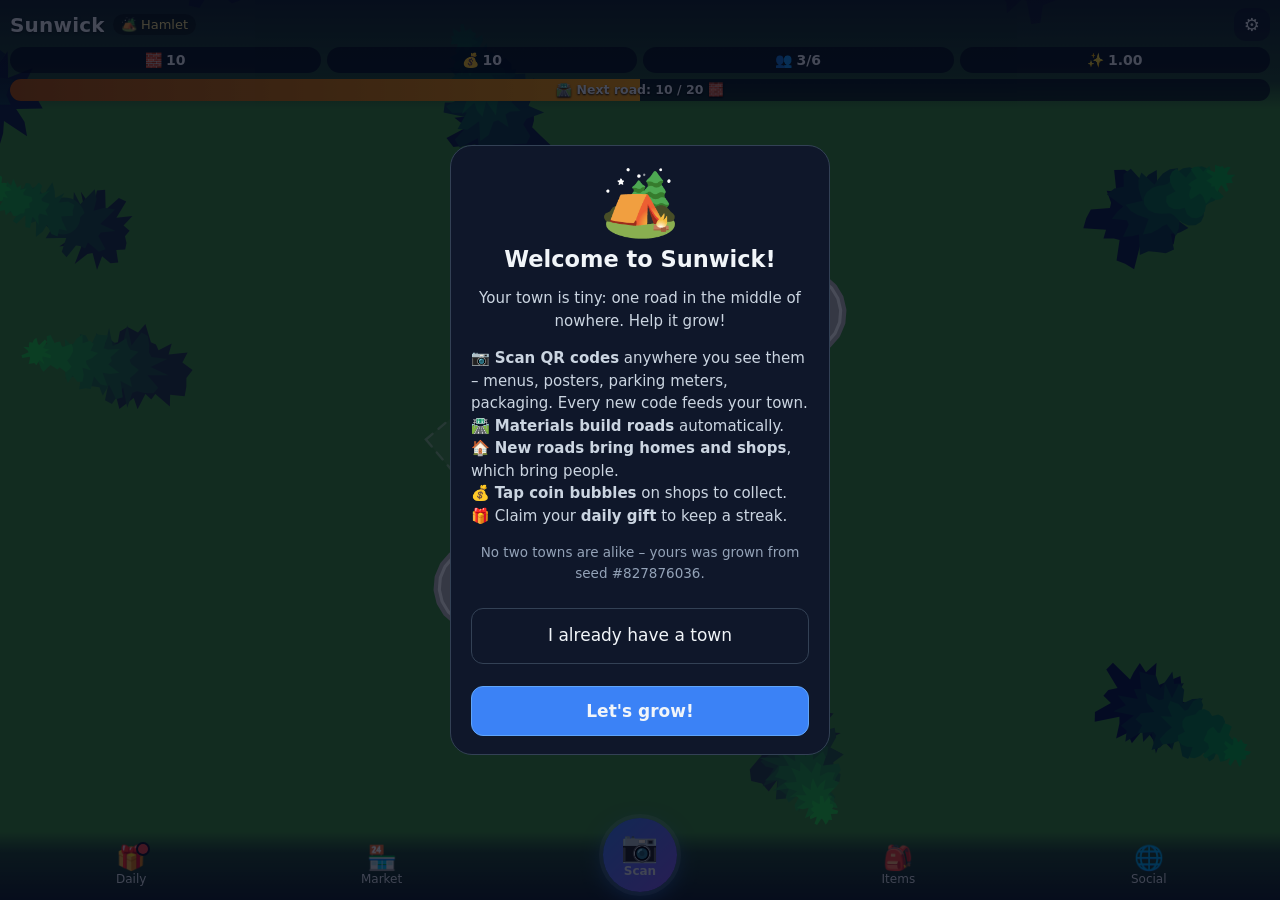
==== index.html @ d3aa7105 "Factories, 3D special buildings, replace/return specials; K/M/B numbers; 1-hour offline cap (v0.8.0)" ====
<!DOCTYPE html>
<html lang="en">
<head>
  <meta charset="UTF-8" />
  <meta name="viewport" content="width=device-width, initial-scale=1, viewport-fit=cover, user-scalable=no" />
  <meta name="theme-color" content="#0f172a" />
  <meta name="apple-mobile-web-app-capable" content="yes" />
  <meta name="apple-mobile-web-app-status-bar-style" content="black-translucent" />
  <title>Virtual World</title>
  <link rel="manifest" href="manifest.webmanifest" />
  <link rel="icon" href="icons/icon.svg" type="image/svg+xml" />
  <link rel="apple-touch-icon" href="icons/icon-192.png" />
  <link rel="stylesheet" href="css/game.css" />
</head>
<body>
  <canvas id="cityCanvas"></canvas>

  <header id="topbar">
    <div class="title-row">
      <button id="cityName" class="city-name" title="Rename"></button>
      <button id="tierBadge" class="tier" aria-label="Milestones"></button>
      <button id="settingsBtn" class="icon-btn" aria-label="Settings">⚙️</button>
    </div>
    <div class="chips">
      <div class="chip" title="Materials – build roads"><span>🧱</span><b id="matVal">0</b></div>
      <div class="chip" title="Coins"><span>💰</span><b id="coinVal">0</b></div>
      <div class="chip" title="Population / housing"><span>👥</span><b id="popVal">0</b></div>
      <div class="chip tappable" id="appealChip" role="button" title="Appeal – speeds up growth"><span>✨</span><b id="appealVal">1.0</b></div>
    </div>
    <div id="roadBar" class="road-bar"><div class="fill"></div><span class="label"></span></div>
  </header>

  <button id="collectorChip" hidden>🚚 <b></b></button>
  <button id="compassBtn" class="icon-btn" aria-label="Point north" hidden>🧭</button>

  <div id="visitBanner" hidden>
    <span>👀 Visiting <b id="visitName"></b></span>
    <button id="visitBack">Back home</button>
  </div>

  <div id="placeBanner" hidden>
    <span id="placeText"></span>
    <button id="placeCancel">Cancel</button>
  </div>

  <div id="dpad" hidden>
    <button data-ctl="left">◀</button>
    <button data-ctl="forward">▲</button>
    <button data-ctl="reverse">▼</button>
    <button data-ctl="right">▶</button>
    <button id="driveExit" class="exit">✕</button>
  </div>

  <nav id="bottombar">
    <button id="dailyBtn"><span class="ico">🎁</span><span>Daily</span><i class="dot" hidden></i></button>
    <button id="marketBtn"><span class="ico">🏪</span><span>Market</span></button>
    <button id="scanBtn" class="scan"><span class="ico">📷</span><span>Scan</span></button>
    <button id="itemsBtn"><span class="ico">🎒</span><span>Items</span><i class="dot" hidden></i></button>
    <button id="socialBtn"><span class="ico">🌐</span><span>Social</span></button>
  </nav>

  <div id="toast"></div>

  <!-- bottom sheet for menus -->
  <div id="sheetBackdrop" hidden></div>
  <section id="sheet" hidden>
    <div class="grab"></div>
    <div class="sheet-head">
      <h2 id="sheetTitle"></h2>
      <button id="sheetClose" class="icon-btn" aria-label="Close">✕</button>
    </div>
    <div id="sheetBody"></div>
  </section>

  <!-- big centered popup for rewards / milestones -->
  <div id="modalBackdrop" hidden>
    <div id="modal">
      <div id="modalIcon"></div>
      <h2 id="modalTitle"></h2>
      <div id="modalBody"></div>
      <button id="modalOk" class="primary big">Nice!</button>
    </div>
  </div>

  <!-- camera scanner -->
  <div id="scanOverlay" hidden>
    <video id="scanVideo" playsinline muted></video>
    <div class="scan-frame"></div>
    <div class="scan-ui">
      <p id="scanStatus">Point your camera at any QR code</p>
      <div class="scan-actions">
        <label class="btn">📸 Take a photo instead
          <input id="photoInput" type="file" accept="image/*" capture="environment" hidden />
        </label>
        <button id="scanCancel">Cancel</button>
      </div>
    </div>
  </div>

  <script src="vendor/jsQR.js"></script>
  <script src="js/math/utils.js"></script>
  <script src="js/math/graph.js"></script>
  <script src="js/primitives/point.js"></script>
  <script src="js/primitives/segment.js"></script>
  <script src="js/primitives/polygon.js"></script>
  <script src="js/primitives/envelope.js"></script>
  <script src="js/items/tree.js"></script>
  <script src="js/items/building.js"></script>
  <script src="js/car/controls.js"></script>
  <script src="js/car/network.js"></script>
  <script src="js/car/sensor.js"></script>
  <script src="js/car/car.js"></script>
  <script src="js/car/trafficCar.js"></script>
  <script src="js/viewport.js"></script>
  <script src="js/game/layout.js"></script>
  <script src="js/game/city.js"></script>
  <script src="js/game/rewards.js"></script>
  <script src="js/game/render.js"></script>
  <script src="js/game/models.js"></script>
  <script src="js/game/traffic.js"></script>
  <script src="js/game/touch.js"></script>
  <script src="js/game/scanner.js"></script>
  <script src="vendor/supabase.js"></script>
  <script src="js/game/config.js"></script>
  <script src="js/game/online.js"></script>
  <script src="js/game/changelog.js"></script>
  <script src="js/game/game.js"></script>
</body>
</html>
---- css/game.css ----
:root {
  --bg: #0f172a;
  --panel: rgba(15, 23, 42, 0.92);
  --surface: #1e293b;
  --surface-2: #334155;
  --text: #f1f5f9;
  --muted: #94a3b8;
  --accent: #3b82f6;
  --gold: #f59e0b;
  --green: #22c55e;
  --safe-top: env(safe-area-inset-top, 0px);
  --safe-bottom: env(safe-area-inset-bottom, 0px);
  /* iOS Home Screen apps can lay the page out shorter than the screen, leaving a
     strip at the bottom that nothing can draw into. game.js measures it; it then
     covers the home indicator, so the bars don't need to make room for it. */
  --gap: 0px;
  --safe-bottom-in: max(0px, var(--safe-bottom) - var(--gap));
}

* { box-sizing: border-box; -webkit-tap-highlight-color: transparent; }
[hidden] { display: none !important; }

html, body {
  margin: 0;
  height: 100%;
  overflow: hidden;
  overscroll-behavior: none;
  background: #3f8f3a;
  color: var(--text);
  font-family: system-ui, -apple-system, "Segoe UI", Roboto, sans-serif;
  font-size: 15px;
  -webkit-user-select: none;
  user-select: none;
}

#cityCanvas { position: fixed; inset: 0; width: 100%; height: 100%; display: block; }
/* Paint the unreachable strip to match the bottom bar. */
html.ios-gap { background: #0f172a; }

button {
  font: inherit;
  color: var(--text);
  background: var(--surface);
  border: 1px solid var(--surface-2);
  border-radius: 12px;
  padding: 10px 14px;
  cursor: pointer;
}
button:active { transform: scale(0.97); }
button:disabled { opacity: 0.45; }
button.primary { background: var(--accent); border-color: #60a5fa; font-weight: 600; }
button.gold { background: var(--gold); border-color: #fbbf24; color: #1c1917; font-weight: 700; }
button.big { width: 100%; padding: 14px; font-size: 17px; }
.icon-btn { background: rgba(15, 23, 42, 0.6); border: none; padding: 6px 10px; font-size: 18px; }

/* ---------- top bar ---------- */
#topbar {
  position: fixed;
  top: 0; left: 0; right: 0;
  padding: calc(var(--safe-top) + 8px) 10px 8px;
  background: linear-gradient(to bottom, rgba(15, 23, 42, 0.88), rgba(15, 23, 42, 0.55) 75%, transparent);
  z-index: 5;
  pointer-events: none;
}
#topbar > * { pointer-events: auto; }
.title-row { display: flex; align-items: center; gap: 8px; }
.city-name {
  background: none; border: none; padding: 2px 0;
  font-size: 20px; font-weight: 800; letter-spacing: 0.01em;
  text-shadow: 0 1px 3px rgba(0, 0, 0, 0.6);
  max-width: 55vw; overflow: hidden; text-overflow: ellipsis; white-space: nowrap;
}
.tier { font-size: 13px; color: #fde68a; background: rgba(0, 0, 0, 0.35); padding: 3px 8px; border: none; border-radius: 99px; white-space: nowrap; }
.chip.tappable { cursor: pointer; }
.title-row .icon-btn { margin-left: auto; }
.chips { display: flex; gap: 6px; margin-top: 6px; }
.chip {
  flex: 1;
  display: flex; align-items: center; justify-content: center; gap: 4px;
  background: rgba(2, 6, 23, 0.65);
  border-radius: 99px;
  padding: 5px 6px;
  font-variant-numeric: tabular-nums;
  font-size: 14px;
  white-space: nowrap;
  transition: transform 0.15s;
}
.chip.bump { transform: scale(1.15); }
.road-bar {
  position: relative;
  margin-top: 6px;
  height: 22px;
  border-radius: 99px;
  background: rgba(2, 6, 23, 0.65);
  overflow: hidden;
}
.road-bar .fill { position: absolute; inset: 0 auto 0 0; width: 0; background: linear-gradient(90deg, #b45309, #f59e0b); transition: width 0.3s; }
.road-bar.building .fill { background: repeating-linear-gradient(45deg, #f59e0b 0 10px, #1f2937 10px 20px); }
.road-bar .label { position: relative; display: block; text-align: center; font-size: 12.5px; line-height: 22px; font-weight: 600; text-shadow: 0 1px 2px #000; }

#collectorChip {
  position: fixed; left: 10px; top: calc(var(--safe-top) + 112px); z-index: 5;
  padding: 6px 12px; border: 2px solid #facc15; border-radius: 99px;
  background: rgba(20, 83, 45, 0.92); font-size: 15px;
}
#compassBtn { position: fixed; right: 10px; top: calc(var(--safe-top) + 112px); z-index: 5; }

/* ---------- banners ---------- */
#visitBanner, #placeBanner {
  position: fixed;
  top: calc(var(--safe-top) + 112px);
  left: 50%;
  transform: translateX(-50%);
  display: flex; align-items: center; gap: 10px;
  background: var(--panel);
  border: 1px solid var(--surface-2);
  padding: 8px 8px 8px 14px;
  border-radius: 99px;
  z-index: 6;
  white-space: nowrap;
  max-width: 94vw;
}
#visitBanner button, #placeBanner button { padding: 6px 12px; border-radius: 99px; }
#placeBanner { border-color: #facc15; }

/* ---------- bottom bar ---------- */
#bottombar {
  position: fixed;
  left: 0; right: 0; bottom: 0;
  display: flex; align-items: flex-end; justify-content: space-around;
  padding: 8px 6px calc(var(--safe-bottom-in) + 8px);
  background: linear-gradient(to top, rgba(15, 23, 42, 0.92), rgba(15, 23, 42, 0.6) 70%, transparent);
  z-index: 5;
}
#bottombar button {
  position: relative;
  display: flex; flex-direction: column; align-items: center; gap: 2px;
  background: none; border: none;
  padding: 6px 8px;
  font-size: 12px;
  color: #e2e8f0;
  min-width: 58px;
}
#bottombar .ico { font-size: 24px; line-height: 1; }
#bottombar .scan {
  background: linear-gradient(135deg, #3b82f6, #8b5cf6);
  border-radius: 50%;
  width: 74px; height: 74px;
  justify-content: center;
  margin-top: -26px;
  box-shadow: 0 6px 20px rgba(59, 130, 246, 0.55), 0 0 0 4px rgba(255, 255, 255, 0.15);
  font-weight: 700;
  animation: pulse 2.4s infinite;
}
#bottombar .scan .ico { font-size: 30px; }
@keyframes pulse {
  0%, 100% { box-shadow: 0 6px 20px rgba(59, 130, 246, 0.55), 0 0 0 4px rgba(255, 255, 255, 0.15); }
  50% { box-shadow: 0 6px 26px rgba(139, 92, 246, 0.8), 0 0 0 8px rgba(255, 255, 255, 0.08); }
}
.dot { position: absolute; top: 4px; right: 12px; width: 10px; height: 10px; border-radius: 50%; background: #ef4444; box-shadow: 0 0 0 2px var(--bg); }

/* ---------- toast ---------- */
#toast {
  position: fixed;
  left: 50%;
  bottom: calc(var(--safe-bottom-in) + 110px);
  transform: translate(-50%, 20px);
  background: var(--panel);
  border: 1px solid var(--surface-2);
  padding: 10px 16px;
  border-radius: 14px;
  font-weight: 600;
  opacity: 0;
  pointer-events: none;
  transition: opacity 0.2s, transform 0.2s;
  z-index: 20;
  max-width: 90vw;
  text-align: center;
}
#toast.show { opacity: 1; transform: translate(-50%, 0); }

/* ---------- sheet ---------- */
#sheetBackdrop { position: fixed; inset: 0; background: rgba(0, 0, 0, 0.4); z-index: 10; }
#sheet {
  position: fixed;
  left: 0; right: 0; bottom: 0;
  max-height: 78dvh;
  overflow-y: auto;
  background: var(--bg);
  border-radius: 20px 20px 0 0;
  border-top: 1px solid var(--surface-2);
  padding: 6px 16px calc(var(--safe-bottom-in) + 18px);
  z-index: 11;
  animation: slideUp 0.2s ease-out;
  -webkit-user-select: text;
  user-select: text;
}
@media (min-width: 640px) { #sheet { left: 50%; right: auto; width: 520px; transform: translateX(-50%); } }
@keyframes slideUp { from { translate: 0 40px; opacity: 0; } }
.grab { width: 40px; height: 5px; border-radius: 3px; background: var(--surface-2); margin: 4px auto 8px; }
.sheet-head { display: flex; align-items: center; justify-content: space-between; }
.sheet-head h2 { margin: 6px 0; font-size: 20px; }
#sheetBody p { color: #cbd5e1; line-height: 1.5; }
.muted { color: var(--muted); font-size: 13.5px; }

.card { background: var(--surface); border: 1px solid var(--surface-2); border-radius: 14px; padding: 12px 14px; margin: 10px 0; }
.card h3 { margin: 0 0 6px; font-size: 16px; }
.row { display: flex; align-items: center; gap: 10px; }
.row .grow { flex: 1; }
.list { display: flex; flex-direction: column; gap: 8px; margin: 10px 0; }
.item-row { display: flex; align-items: center; gap: 12px; background: var(--surface); border-radius: 12px; padding: 10px 12px; }
.item-row .emoji { font-size: 30px; }
.item-row .grow { flex: 1; }
.item-row small { display: block; color: var(--muted); }
.item-row.current { box-shadow: inset 0 0 0 2px var(--gold); }
.notes { text-align: left; margin: 0 0 14px; padding-left: 22px; line-height: 1.5; }
.rarity { font-size: 11px; font-weight: 700; text-transform: uppercase; letter-spacing: 0.05em; }
.special-hero { display: flex; align-items: center; gap: 14px; padding: 14px; border-radius: 16px; margin: 4px 0 10px;
  background: linear-gradient(135deg, color-mix(in srgb, var(--rarity) 28%, var(--surface)), var(--surface));
  border: 1px solid color-mix(in srgb, var(--rarity) 55%, transparent); box-shadow: 0 0 24px color-mix(in srgb, var(--rarity) 25%, transparent); }
.special-hero p { margin: 6px 0 0; }
.special-icon { font-size: 54px; line-height: 1; filter: drop-shadow(0 4px 10px color-mix(in srgb, var(--rarity) 60%, transparent)); }
.rarity-pill { display: inline-block; padding: 2px 10px; border-radius: 999px; background: var(--rarity); color: #0f172a;
  font-size: 11px; font-weight: 800; text-transform: uppercase; letter-spacing: 0.08em; }
.stat-grid { display: grid; grid-template-columns: 1fr 1fr; gap: 8px; margin: 10px 0; }
.stat { background: var(--surface); border-radius: 12px; padding: 10px; text-align: center; }
.stat b { display: block; font-size: 20px; }
.stat span { color: var(--muted); font-size: 12px; }
input[type="text"], input[type="email"], textarea {
  width: 100%;
  font: inherit;
  color: var(--text);
  background: #020617;
  border: 1px solid var(--surface-2);
  border-radius: 10px;
  padding: 10px 12px;
  -webkit-user-select: text;
  user-select: text;
}
textarea { font-family: ui-monospace, monospace; font-size: 12px; min-height: 80px; }
.btn-col { display: flex; flex-direction: column; gap: 8px; margin: 10px 0; }
.tabs { display: flex; gap: 6px; background: var(--surface); border-radius: 12px; padding: 4px; margin: 10px 0; }
.tabs button { flex: 1; background: transparent; border: 0; }
.tabs button.on { background: var(--surface-2); }
.town-row .rank { min-width: 36px; text-align: center; font-weight: 700; color: var(--muted); }
.town-row.me { outline: 2px solid #facc15; }
button.small { padding: 6px 10px; min-height: 0; }
button.ghost { background: transparent; }
#modalExtra { margin-top: 12px; }
#modalBody + #modalOk { margin-top: 8px; }
.version { text-align: center; color: var(--muted); font-size: 12px; margin-top: 16px; padding: 8px; }
.extras { border-color: #a855f7; }

/* ---------- modal ---------- */
#modalBackdrop {
  position: fixed; inset: 0;
  background: rgba(2, 6, 23, 0.72);
  display: flex; align-items: center; justify-content: center;
  z-index: 30;
  padding: 20px;
}
#modal {
  width: min(380px, 100%);
  background: var(--bg);
  border: 1px solid var(--surface-2);
  border-radius: 22px;
  padding: 22px 20px 18px;
  text-align: center;
  animation: pop 0.35s cubic-bezier(0.2, 1.4, 0.4, 1);
}
@keyframes pop { from { transform: scale(0.6); opacity: 0; } }
#modalIcon { font-size: 64px; line-height: 1.1; animation: wobble 1.2s ease-in-out infinite; }
@keyframes wobble { 50% { transform: rotate(-8deg) scale(1.08); } }
#modal h2 { margin: 8px 0 4px; }
#modalBody { color: #cbd5e1; margin-bottom: 14px; line-height: 1.5; }
.gains { display: flex; justify-content: center; gap: 10px; flex-wrap: wrap; margin: 12px 0; }
.gain { background: var(--surface); border-radius: 12px; padding: 8px 12px; font-weight: 700; font-size: 17px; }
.item-drop { margin: 10px 0; padding: 12px; border-radius: 14px; border: 2px solid; background: rgba(255, 255, 255, 0.04); }
.item-drop .emoji { font-size: 42px; }

/* ---------- scanner ---------- */
#scanOverlay { position: fixed; inset: 0; background: #000; z-index: 40; }
#scanVideo { position: absolute; inset: 0; width: 100%; height: 100%; object-fit: cover; }
.scan-frame {
  position: absolute;
  left: 50%; top: 42%;
  width: min(70vw, 300px); aspect-ratio: 1;
  transform: translate(-50%, -50%);
  border-radius: 24px;
  box-shadow: 0 0 0 9999px rgba(0, 0, 0, 0.45);
  border: 3px solid rgba(255, 255, 255, 0.9);
}
.scan-frame::after {
  content: "";
  position: absolute; left: 8%; right: 8%; height: 3px; top: 10%;
  background: #60a5fa;
  box-shadow: 0 0 12px #60a5fa;
  animation: sweep 1.8s ease-in-out infinite alternate;
}
@keyframes sweep { to { top: 88%; } }
.scan-ui {
  position: absolute; left: 0; right: 0; bottom: 0;
  padding: 20px 16px calc(var(--safe-bottom-in) + 24px);
  text-align: center;
  background: linear-gradient(to top, rgba(0, 0, 0, 0.85), transparent);
}
#scanStatus { font-weight: 600; margin: 0 0 14px; }
.scan-actions { display: flex; gap: 10px; justify-content: center; flex-wrap: wrap; }
.btn { display: inline-block; background: var(--surface); border: 1px solid var(--surface-2); border-radius: 12px; padding: 10px 14px; cursor: pointer; }

/* ---------- drive d-pad (hidden extra) ---------- */
#dpad {
  position: fixed;
  bottom: calc(var(--safe-bottom-in) + 100px);
  left: 0; right: 0;
  display: grid;
  grid-template-columns: 70px 70px 1fr 70px 70px;
  grid-template-areas: "l r . f exit" "l r . b exit";
  gap: 8px;
  padding: 0 16px;
  z-index: 7;
}
#dpad[hidden] { display: none; }
#dpad button { height: 64px; font-size: 24px; background: rgba(15, 23, 42, 0.75); border-radius: 16px; touch-action: none; }
#dpad [data-ctl="left"] { grid-area: l; grid-row: span 2; height: auto; }
#dpad [data-ctl="right"] { grid-area: r; grid-row: span 2; height: auto; }
#dpad [data-ctl="forward"] { grid-area: f; }
#dpad [data-ctl="reverse"] { grid-area: b; }
#dpad .exit { grid-area: exit; grid-row: span 2; height: auto; font-size: 18px; }
body.driving #bottombar { display: none; }
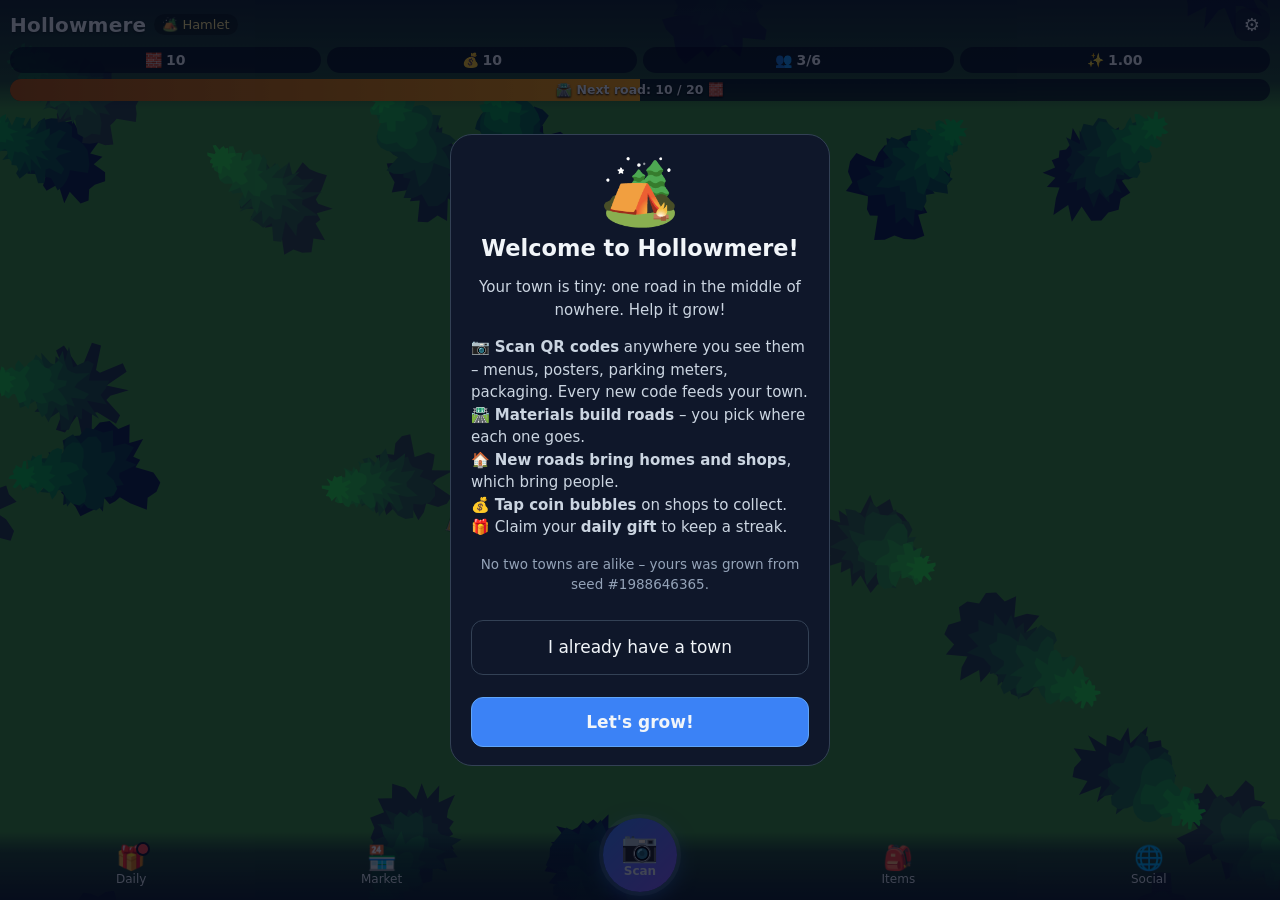
==== commit 9e9a658a: "Choose your next road from 2 options, 3 from City (v0.9.0) When a road is affordable the town offers" ====
--- a/index.html
+++ b/index.html
@@ -41,6 +41,13 @@
   <div id="placeBanner" hidden>
     <span id="placeText"></span>
     <button id="placeCancel">Cancel</button>
+  </div>
+
+  <div id="roadBanner" hidden>
+    <div class="road-head"><b>🛣️ Choose your next road</b><button id="roadCancel" aria-label="Close">✕</button></div>
+    <div id="roadOptions"></div>
+    <button id="roadBuild" class="gold big"></button>
+    <small id="roadHint" class="muted"></small>
   </div>
 
   <div id="dpad" hidden>
--- a/css/game.css
+++ b/css/game.css
@@ -122,6 +122,34 @@
 }
 #visitBanner button, #placeBanner button { padding: 6px 12px; border-radius: 99px; }
 #placeBanner { border-color: #facc15; }
+#roadBanner {
+  position: fixed;
+  top: calc(var(--safe-top) + 112px);
+  left: 50%;
+  transform: translateX(-50%);
+  width: min(360px, calc(100vw - 32px));
+  display: flex; flex-direction: column; gap: 8px;
+  background: var(--panel);
+  border: 2px solid #facc15;
+  border-radius: 18px;
+  padding: 10px 12px;
+  z-index: 6;
+}
+#roadBanner .road-head { display: flex; align-items: center; justify-content: space-between; }
+#roadBanner .road-head button { padding: 4px 10px; border-radius: 99px; }
+#roadOptions { display: flex; gap: 8px; }
+.road-opt {
+  flex: 1; display: flex; flex-direction: column; align-items: center; gap: 2px;
+  padding: 4px; border-radius: 12px; border: 2px solid var(--surface-2);
+}
+.road-opt b { font-size: 18px; line-height: 1.1; color: #facc15; }
+.road-opt span { font-size: 12.5px; }
+.road-opt.on { border-color: #facc15; background: rgba(250, 204, 21, 0.18); }
+#roadBanner .big { margin: 0; padding: 10px; font-size: 16px; }
+#roadHint { text-align: center; font-size: 12px; margin-top: -2px; }
+.road-bar.choose { cursor: pointer; }
+.road-bar.choose .fill { background: linear-gradient(90deg, #ca8a04, #facc15, #ca8a04); background-size: 200% 100%; animation: roadPulse 1.6s linear infinite; }
+@keyframes roadPulse { from { background-position: 0 0; } to { background-position: -200% 0; } }
 
 /* ---------- bottom bar ---------- */
 #bottombar {
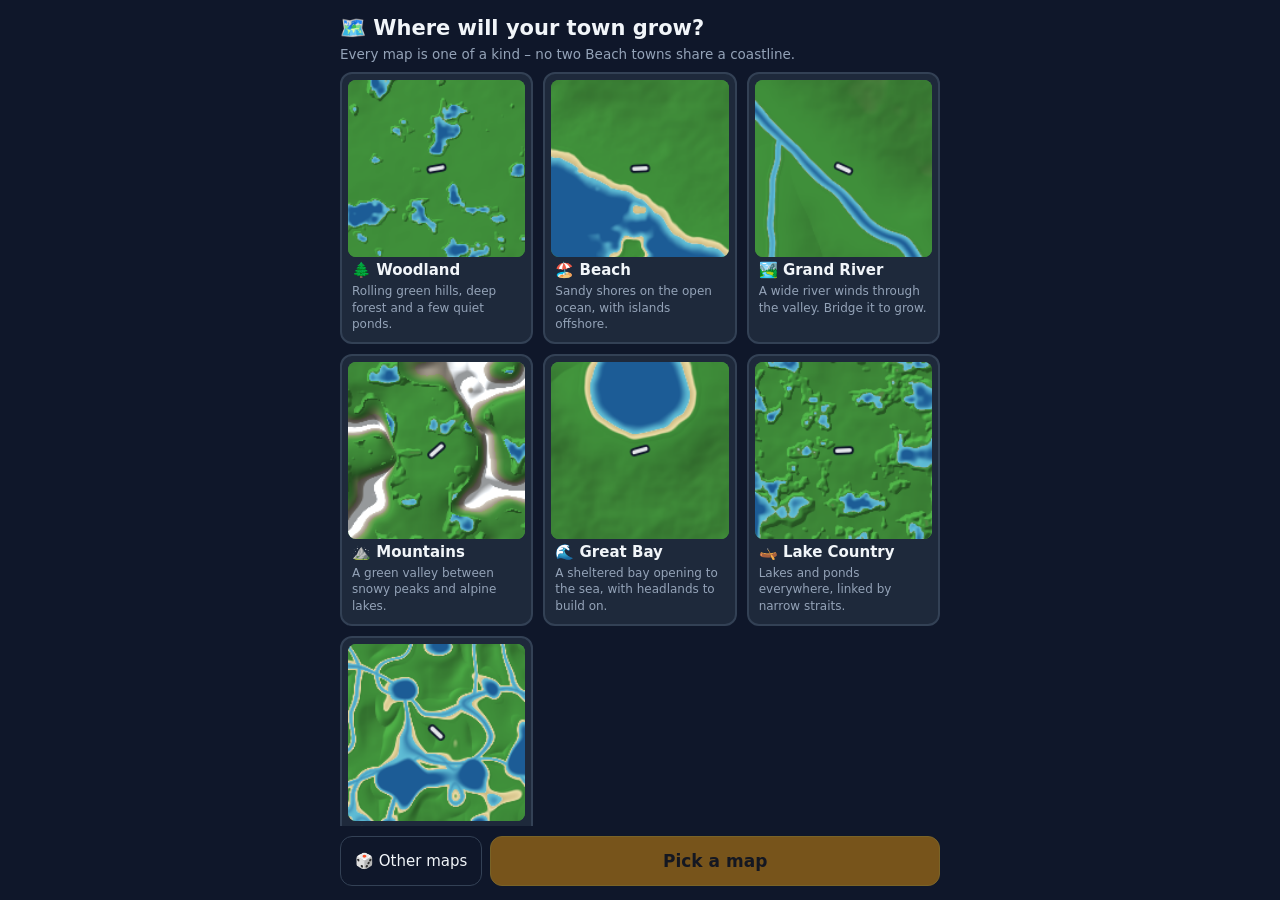
==== commit 6c955cf6: "Pick your map when starting a town: beaches, rivers, mountains and more (v0.10.0) New towns choose f" ====
--- a/index.html
+++ b/index.html
@@ -89,6 +89,20 @@
     </div>
   </div>
 
+  <!-- choosing the land for a new town -->
+  <div id="mapPicker" hidden>
+    <div class="map-head">
+      <h2>🗺️ Where will your town grow?</h2>
+      <button id="mapCancel" class="icon-btn" aria-label="Cancel">✕</button>
+    </div>
+    <p class="muted">Every map is one of a kind – no two Beach towns share a coastline.</p>
+    <div id="mapCards"></div>
+    <div class="map-actions">
+      <button id="mapDeal" class="ghost">🎲 Other maps</button>
+      <button id="mapStart" class="gold big" disabled>Pick a map</button>
+    </div>
+  </div>
+
   <!-- camera scanner -->
   <div id="scanOverlay" hidden>
     <video id="scanVideo" playsinline muted></video>
@@ -119,6 +133,7 @@
   <script src="js/car/car.js"></script>
   <script src="js/car/trafficCar.js"></script>
   <script src="js/viewport.js"></script>
+  <script src="js/game/terrain.js"></script>
   <script src="js/game/layout.js"></script>
   <script src="js/game/city.js"></script>
   <script src="js/game/rewards.js"></script>
--- a/css/game.css
+++ b/css/game.css
@@ -294,13 +294,17 @@
   border-radius: 22px;
   padding: 22px 20px 18px;
   text-align: center;
+  /* Long content (e.g. What's new) scrolls inside the body; title and button stay put. */
+  max-height: calc(100dvh - var(--safe-top) - var(--safe-bottom-in) - 40px);
+  display: flex; flex-direction: column;
   animation: pop 0.35s cubic-bezier(0.2, 1.4, 0.4, 1);
 }
 @keyframes pop { from { transform: scale(0.6); opacity: 0; } }
 #modalIcon { font-size: 64px; line-height: 1.1; animation: wobble 1.2s ease-in-out infinite; }
 @keyframes wobble { 50% { transform: rotate(-8deg) scale(1.08); } }
 #modal h2 { margin: 8px 0 4px; }
-#modalBody { color: #cbd5e1; margin-bottom: 14px; line-height: 1.5; }
+#modalBody { color: #cbd5e1; margin-bottom: 14px; line-height: 1.5; overflow-y: auto; overscroll-behavior: contain; -webkit-overflow-scrolling: touch; min-height: 0; }
+#modalIcon, #modal h2, #modalOk { flex-shrink: 0; }
 .gains { display: flex; justify-content: center; gap: 10px; flex-wrap: wrap; margin: 12px 0; }
 .gain { background: var(--surface); border-radius: 12px; padding: 8px 12px; font-weight: 700; font-size: 17px; }
 .item-drop { margin: 10px 0; padding: 12px; border-radius: 14px; border: 2px solid; background: rgba(255, 255, 255, 0.04); }
@@ -308,6 +312,31 @@
 
 /* ---------- scanner ---------- */
 #scanOverlay { position: fixed; inset: 0; background: #000; z-index: 40; }
+
+/* ---------- map picker ---------- */
+#mapPicker {
+  position: fixed; inset: 0; z-index: 25;
+  display: flex; flex-direction: column;
+  background: var(--bg);
+  padding: calc(var(--safe-top) + 12px) 16px 0;
+}
+.map-head { display: flex; align-items: center; justify-content: space-between; gap: 8px; }
+.map-head h2 { margin: 4px 0; font-size: 21px; }
+#mapPicker > .muted { margin: 2px 0 10px; }
+#mapCards {
+  flex: 1; min-height: 0; overflow-y: auto; overscroll-behavior: contain; -webkit-overflow-scrolling: touch;
+  display: grid; grid-template-columns: repeat(auto-fill, minmax(150px, 1fr)); gap: 10px; align-content: start;
+  padding-bottom: 10px;
+}
+.map-card { display: flex; flex-direction: column; gap: 4px; padding: 6px 6px 10px; text-align: left; border-width: 2px; }
+.map-card.on { border-color: var(--gold); box-shadow: 0 0 0 2px rgba(245, 158, 11, 0.35); }
+.map-card canvas { width: 100%; aspect-ratio: 1; border-radius: 8px; background: #3f8f3a; }
+.map-card b { font-size: 15px; padding: 0 4px; }
+.map-card small { color: var(--muted); font-size: 12px; line-height: 1.35; padding: 0 4px; }
+.map-actions { display: flex; gap: 8px; padding: 10px 0 calc(var(--safe-bottom-in) + 14px); }
+.map-actions .ghost { flex: none; }
+.map-actions .big { flex: 1; width: auto; }
+@media (min-width: 640px) { #mapPicker { padding-left: calc(50% - 300px); padding-right: calc(50% - 300px); } }
 #scanVideo { position: absolute; inset: 0; width: 100%; height: 100%; object-fit: cover; }
 .scan-frame {
   position: absolute;
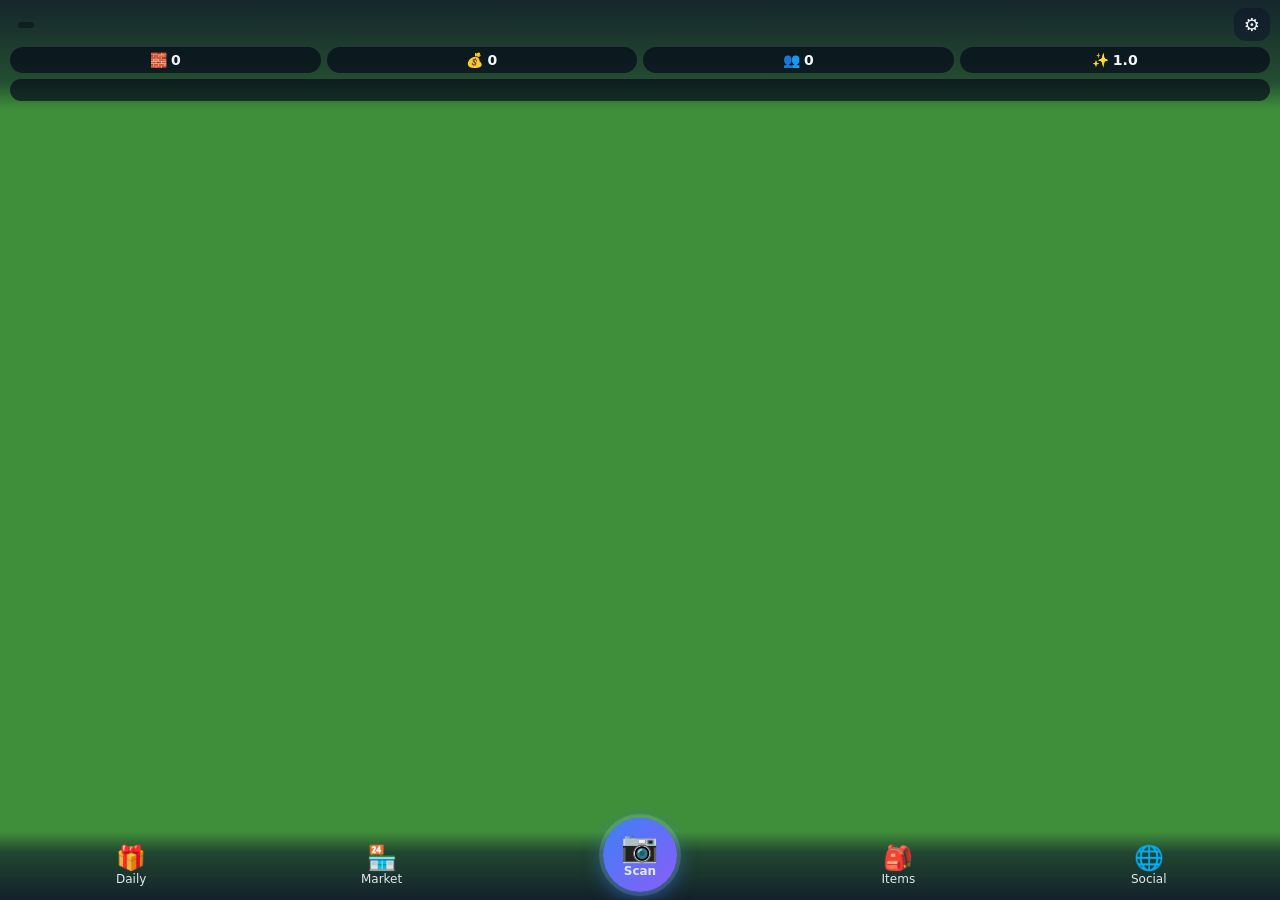
==== commit 9d3159c5: "Fire & police stations, emergencies and upkeep; town rests 1 hour after the last tap Co-Authored-By:" ====
--- a/index.html
+++ b/index.html
@@ -26,6 +26,7 @@
       <div class="chip" title="Coins"><span>💰</span><b id="coinVal">0</b></div>
       <div class="chip" title="Population / housing"><span>👥</span><b id="popVal">0</b></div>
       <div class="chip tappable" id="appealChip" role="button" title="Appeal – speeds up growth"><span>✨</span><b id="appealVal">1.0</b></div>
+      <div class="chip tappable" id="safetyChip" role="button" title="Fire &amp; police coverage" hidden><span>🛡️</span><b>0%</b></div>
     </div>
     <div id="roadBar" class="road-bar"><div class="fill"></div><span class="label"></span></div>
   </header>
@@ -89,20 +90,6 @@
     </div>
   </div>
 
-  <!-- choosing the land for a new town -->
-  <div id="mapPicker" hidden>
-    <div class="map-head">
-      <h2>🗺️ Where will your town grow?</h2>
-      <button id="mapCancel" class="icon-btn" aria-label="Cancel">✕</button>
-    </div>
-    <p class="muted">Every map is one of a kind – no two Beach towns share a coastline.</p>
-    <div id="mapCards"></div>
-    <div class="map-actions">
-      <button id="mapDeal" class="ghost">🎲 Other maps</button>
-      <button id="mapStart" class="gold big" disabled>Pick a map</button>
-    </div>
-  </div>
-
   <!-- camera scanner -->
   <div id="scanOverlay" hidden>
     <video id="scanVideo" playsinline muted></video>
@@ -133,7 +120,6 @@
   <script src="js/car/car.js"></script>
   <script src="js/car/trafficCar.js"></script>
   <script src="js/viewport.js"></script>
-  <script src="js/game/terrain.js"></script>
   <script src="js/game/layout.js"></script>
   <script src="js/game/city.js"></script>
   <script src="js/game/rewards.js"></script>
--- a/css/game.css
+++ b/css/game.css
@@ -86,6 +86,10 @@
   transition: transform 0.15s;
 }
 .chip.bump { transform: scale(1.15); }
+.chip[hidden] { display: none; }
+#safetyChip.alert { box-shadow: 0 0 0 2px #ef4444; animation: alertPulse 1s ease-in-out infinite; }
+@keyframes alertPulse { 50% { background: rgba(127, 29, 29, 0.85); } }
+.card.incident { border-color: #ef4444; background: rgba(127, 29, 29, 0.25); }
 .road-bar {
   position: relative;
   margin-top: 6px;
@@ -312,31 +316,6 @@
 
 /* ---------- scanner ---------- */
 #scanOverlay { position: fixed; inset: 0; background: #000; z-index: 40; }
-
-/* ---------- map picker ---------- */
-#mapPicker {
-  position: fixed; inset: 0; z-index: 25;
-  display: flex; flex-direction: column;
-  background: var(--bg);
-  padding: calc(var(--safe-top) + 12px) 16px 0;
-}
-.map-head { display: flex; align-items: center; justify-content: space-between; gap: 8px; }
-.map-head h2 { margin: 4px 0; font-size: 21px; }
-#mapPicker > .muted { margin: 2px 0 10px; }
-#mapCards {
-  flex: 1; min-height: 0; overflow-y: auto; overscroll-behavior: contain; -webkit-overflow-scrolling: touch;
-  display: grid; grid-template-columns: repeat(auto-fill, minmax(150px, 1fr)); gap: 10px; align-content: start;
-  padding-bottom: 10px;
-}
-.map-card { display: flex; flex-direction: column; gap: 4px; padding: 6px 6px 10px; text-align: left; border-width: 2px; }
-.map-card.on { border-color: var(--gold); box-shadow: 0 0 0 2px rgba(245, 158, 11, 0.35); }
-.map-card canvas { width: 100%; aspect-ratio: 1; border-radius: 8px; background: #3f8f3a; }
-.map-card b { font-size: 15px; padding: 0 4px; }
-.map-card small { color: var(--muted); font-size: 12px; line-height: 1.35; padding: 0 4px; }
-.map-actions { display: flex; gap: 8px; padding: 10px 0 calc(var(--safe-bottom-in) + 14px); }
-.map-actions .ghost { flex: none; }
-.map-actions .big { flex: 1; width: auto; }
-@media (min-width: 640px) { #mapPicker { padding-left: calc(50% - 300px); padding-right: calc(50% - 300px); } }
 #scanVideo { position: absolute; inset: 0; width: 100%; height: 100%; object-fit: cover; }
 .scan-frame {
   position: absolute;
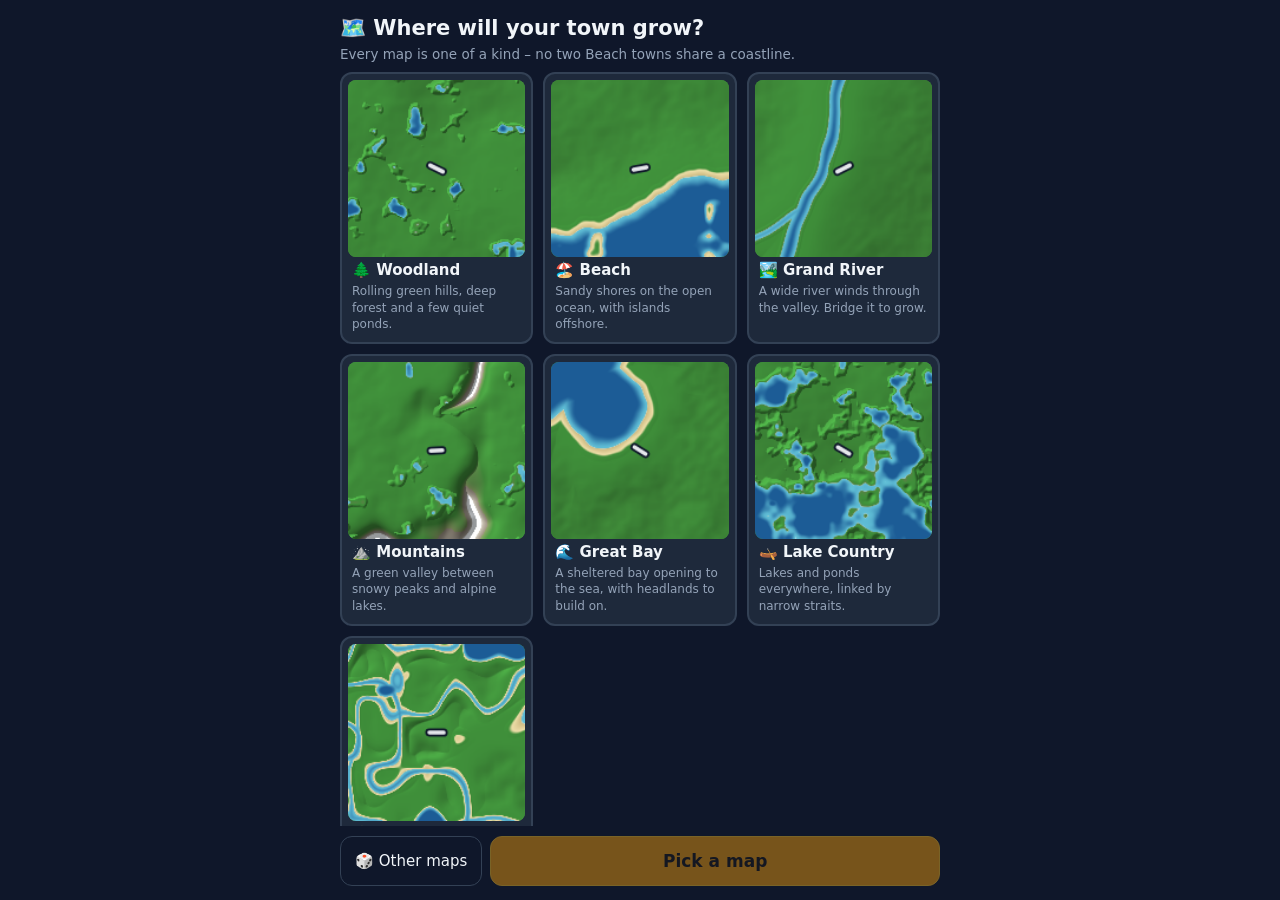
==== commit 9e7387ca: "Merge branch 'map-types' into fire-police # Conflicts: #	js/game/changelog.js #	js/game/game.js" ====
--- a/index.html
+++ b/index.html
@@ -90,6 +90,20 @@
     </div>
   </div>
 
+  <!-- choosing the land for a new town -->
+  <div id="mapPicker" hidden>
+    <div class="map-head">
+      <h2>🗺️ Where will your town grow?</h2>
+      <button id="mapCancel" class="icon-btn" aria-label="Cancel">✕</button>
+    </div>
+    <p class="muted">Every map is one of a kind – no two Beach towns share a coastline.</p>
+    <div id="mapCards"></div>
+    <div class="map-actions">
+      <button id="mapDeal" class="ghost">🎲 Other maps</button>
+      <button id="mapStart" class="gold big" disabled>Pick a map</button>
+    </div>
+  </div>
+
   <!-- camera scanner -->
   <div id="scanOverlay" hidden>
     <video id="scanVideo" playsinline muted></video>
@@ -120,6 +134,7 @@
   <script src="js/car/car.js"></script>
   <script src="js/car/trafficCar.js"></script>
   <script src="js/viewport.js"></script>
+  <script src="js/game/terrain.js"></script>
   <script src="js/game/layout.js"></script>
   <script src="js/game/city.js"></script>
   <script src="js/game/rewards.js"></script>
--- a/css/game.css
+++ b/css/game.css
@@ -316,6 +316,31 @@
 
 /* ---------- scanner ---------- */
 #scanOverlay { position: fixed; inset: 0; background: #000; z-index: 40; }
+
+/* ---------- map picker ---------- */
+#mapPicker {
+  position: fixed; inset: 0; z-index: 25;
+  display: flex; flex-direction: column;
+  background: var(--bg);
+  padding: calc(var(--safe-top) + 12px) 16px 0;
+}
+.map-head { display: flex; align-items: center; justify-content: space-between; gap: 8px; }
+.map-head h2 { margin: 4px 0; font-size: 21px; }
+#mapPicker > .muted { margin: 2px 0 10px; }
+#mapCards {
+  flex: 1; min-height: 0; overflow-y: auto; overscroll-behavior: contain; -webkit-overflow-scrolling: touch;
+  display: grid; grid-template-columns: repeat(auto-fill, minmax(150px, 1fr)); gap: 10px; align-content: start;
+  padding-bottom: 10px;
+}
+.map-card { display: flex; flex-direction: column; gap: 4px; padding: 6px 6px 10px; text-align: left; border-width: 2px; }
+.map-card.on { border-color: var(--gold); box-shadow: 0 0 0 2px rgba(245, 158, 11, 0.35); }
+.map-card canvas { width: 100%; aspect-ratio: 1; border-radius: 8px; background: #3f8f3a; }
+.map-card b { font-size: 15px; padding: 0 4px; }
+.map-card small { color: var(--muted); font-size: 12px; line-height: 1.35; padding: 0 4px; }
+.map-actions { display: flex; gap: 8px; padding: 10px 0 calc(var(--safe-bottom-in) + 14px); }
+.map-actions .ghost { flex: none; }
+.map-actions .big { flex: 1; width: auto; }
+@media (min-width: 640px) { #mapPicker { padding-left: calc(50% - 300px); padding-right: calc(50% - 300px); } }
 #scanVideo { position: absolute; inset: 0; width: 100%; height: 100%; object-fit: cover; }
 .scan-frame {
   position: absolute;
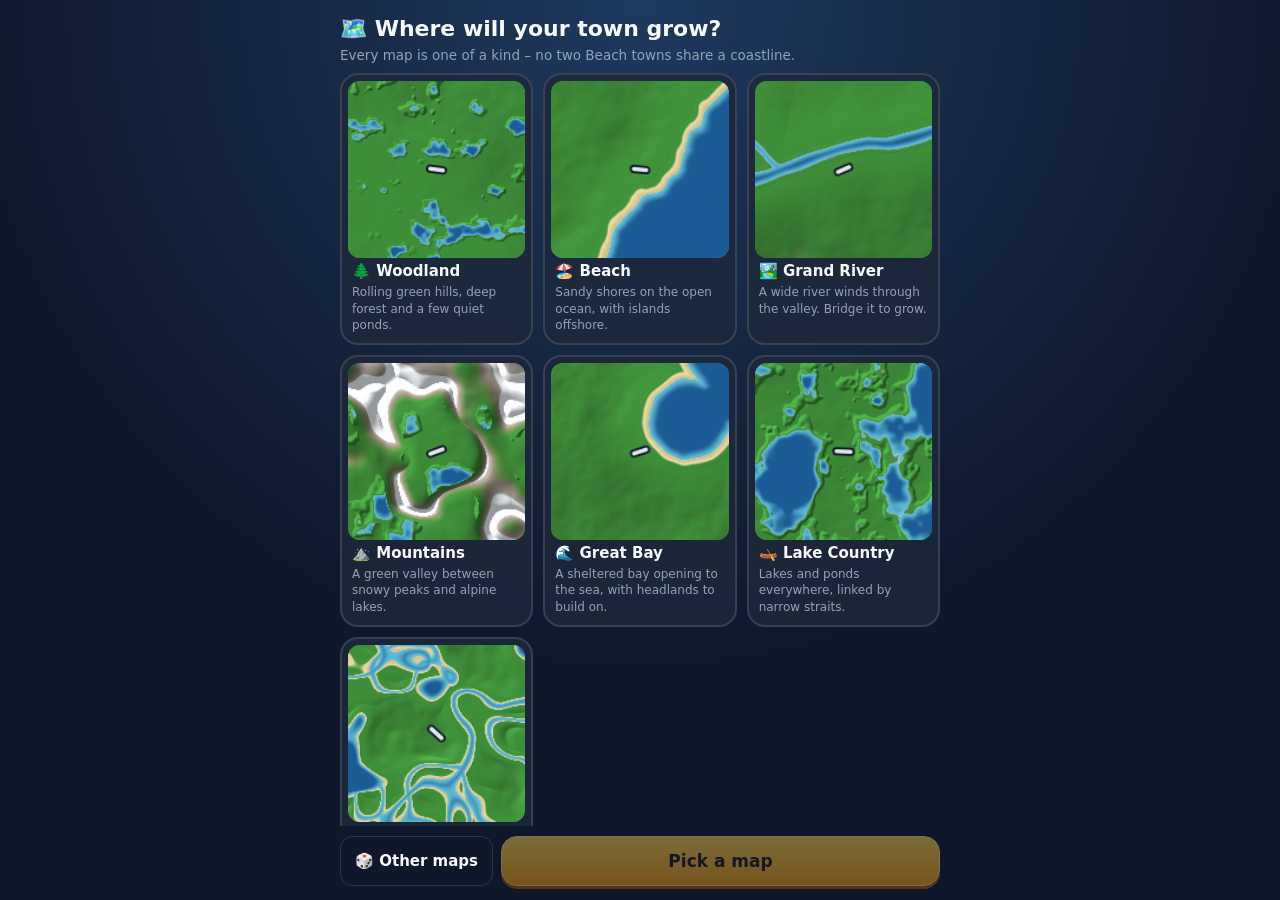
==== commit 0ab874c9: "Add a low-poly 3D look (beta toggle), map views and a fresher UI (v0.12.0) - New 3D renderer in js/g" ====
--- a/index.html
+++ b/index.html
@@ -13,6 +13,7 @@
   <link rel="stylesheet" href="css/game.css" />
 </head>
 <body>
+  <canvas id="city3d" hidden></canvas>
   <canvas id="cityCanvas"></canvas>
 
   <header id="topbar">
@@ -32,7 +33,11 @@
   </header>
 
   <button id="collectorChip" hidden>🚚 <b></b></button>
-  <button id="compassBtn" class="icon-btn" aria-label="Point north" hidden>🧭</button>
+  <div id="mapTools">
+    <button id="compassBtn" class="icon-btn" aria-label="Point north" hidden>🧭</button>
+    <button id="lensBtn" class="icon-btn" aria-label="Map view" hidden>🗺️</button>
+  </div>
+  <div id="lensLegend" hidden></div>
 
   <div id="visitBanner" hidden>
     <span>👀 Visiting <b id="visitName"></b></span>
--- a/css/game.css
+++ b/css/game.css
@@ -1,13 +1,24 @@
 :root {
   --bg: #0f172a;
-  --panel: rgba(15, 23, 42, 0.92);
-  --surface: #1e293b;
+  --panel: rgba(15, 23, 42, 0.78);
+  --panel-solid: #111a2e;
+  --glass-border: rgba(255, 255, 255, 0.12);
+  --surface: rgba(30, 41, 59, 0.85);
   --surface-2: #334155;
-  --text: #f1f5f9;
+  --text: #f8fafc;
   --muted: #94a3b8;
   --accent: #3b82f6;
+  --accent-2: #8b5cf6;
   --gold: #f59e0b;
+  --gold-hi: #fcd34d;
   --green: #22c55e;
+  --red: #ef4444;
+  --radius: 16px;
+  --radius-sm: 12px;
+  --shadow: 0 8px 24px rgba(2, 6, 23, 0.35);
+  --shadow-sm: 0 2px 8px rgba(2, 6, 23, 0.3);
+  --blur: saturate(160%) blur(14px);
+  --font: ui-rounded, "SF Pro Rounded", "Nunito", system-ui, -apple-system, "Segoe UI", Roboto, sans-serif;
   --safe-top: env(safe-area-inset-top, 0px);
   --safe-bottom: env(safe-area-inset-bottom, 0px);
   /* iOS Home Screen apps can lay the page out shorter than the screen, leaving a
@@ -27,38 +38,50 @@
   overscroll-behavior: none;
   background: #3f8f3a;
   color: var(--text);
-  font-family: system-ui, -apple-system, "Segoe UI", Roboto, sans-serif;
+  font-family: var(--font);
   font-size: 15px;
   -webkit-user-select: none;
   user-select: none;
 }
-
-#cityCanvas { position: fixed; inset: 0; width: 100%; height: 100%; display: block; }
+body.look-3d { background: #a7d8f5; }
+
+#cityCanvas, #city3d { position: fixed; inset: 0; width: 100%; height: 100%; display: block; }
 /* Paint the unreachable strip to match the bottom bar. */
 html.ios-gap { background: #0f172a; }
 
 button {
   font: inherit;
+  font-weight: 600;
   color: var(--text);
   background: var(--surface);
-  border: 1px solid var(--surface-2);
-  border-radius: 12px;
+  border: 1px solid var(--glass-border);
+  border-radius: var(--radius-sm);
   padding: 10px 14px;
   cursor: pointer;
-}
-button:active { transform: scale(0.97); }
+  transition: transform 0.12s cubic-bezier(.3, 1.6, .5, 1), background 0.15s, box-shadow 0.15s;
+}
+button:active { transform: scale(0.95); }
 button:disabled { opacity: 0.45; }
-button.primary { background: var(--accent); border-color: #60a5fa; font-weight: 600; }
-button.gold { background: var(--gold); border-color: #fbbf24; color: #1c1917; font-weight: 700; }
-button.big { width: 100%; padding: 14px; font-size: 17px; }
-.icon-btn { background: rgba(15, 23, 42, 0.6); border: none; padding: 6px 10px; font-size: 18px; }
+button.primary { background: linear-gradient(180deg, #60a5fa, #2563eb); border-color: #93c5fd; font-weight: 700; box-shadow: 0 3px 0 #1d4ed8, var(--shadow-sm); }
+button.gold { background: linear-gradient(180deg, #fcd34d, #f59e0b); border-color: #fde68a; color: #1c1917; font-weight: 800; box-shadow: 0 3px 0 #b45309, var(--shadow-sm); }
+button.primary:active, button.gold:active { box-shadow: 0 1px 0 rgba(0, 0, 0, 0.3); transform: translateY(2px) scale(0.98); }
+button.big { width: 100%; padding: 14px; font-size: 17px; border-radius: var(--radius); }
+.icon-btn {
+  background: var(--panel);
+  -webkit-backdrop-filter: var(--blur);
+  backdrop-filter: var(--blur);
+  border: 1px solid var(--glass-border);
+  padding: 6px 10px;
+  font-size: 18px;
+  border-radius: 99px;
+}
 
 /* ---------- top bar ---------- */
 #topbar {
   position: fixed;
   top: 0; left: 0; right: 0;
-  padding: calc(var(--safe-top) + 8px) 10px 8px;
-  background: linear-gradient(to bottom, rgba(15, 23, 42, 0.88), rgba(15, 23, 42, 0.55) 75%, transparent);
+  padding: calc(var(--safe-top) + 8px) 10px 10px;
+  background: linear-gradient(to bottom, rgba(15, 23, 42, 0.7), rgba(15, 23, 42, 0.3) 70%, transparent);
   z-index: 5;
   pointer-events: none;
 }
@@ -66,90 +89,157 @@
 .title-row { display: flex; align-items: center; gap: 8px; }
 .city-name {
   background: none; border: none; padding: 2px 0;
-  font-size: 20px; font-weight: 800; letter-spacing: 0.01em;
-  text-shadow: 0 1px 3px rgba(0, 0, 0, 0.6);
+  font-size: 21px; font-weight: 800; letter-spacing: 0.01em;
+  text-shadow: 0 2px 6px rgba(0, 0, 0, 0.55);
   max-width: 55vw; overflow: hidden; text-overflow: ellipsis; white-space: nowrap;
-}
-.tier { font-size: 13px; color: #fde68a; background: rgba(0, 0, 0, 0.35); padding: 3px 8px; border: none; border-radius: 99px; white-space: nowrap; }
+  box-shadow: none;
+}
+.tier {
+  font-size: 13px; font-weight: 800; color: #1c1917;
+  background: linear-gradient(180deg, #fde68a, #f59e0b);
+  padding: 4px 10px; border: none; border-radius: 99px; white-space: nowrap;
+  box-shadow: 0 2px 0 #b45309, 0 4px 10px rgba(0, 0, 0, 0.25);
+}
 .chip.tappable { cursor: pointer; }
 .title-row .icon-btn { margin-left: auto; }
-.chips { display: flex; gap: 6px; margin-top: 6px; }
+.chips { display: flex; gap: 6px; margin-top: 8px; }
 .chip {
-  flex: 1;
+  flex: 1 1 auto;
+  min-width: 0;
   display: flex; align-items: center; justify-content: center; gap: 4px;
-  background: rgba(2, 6, 23, 0.65);
+  background: var(--panel);
+  -webkit-backdrop-filter: var(--blur);
+  backdrop-filter: var(--blur);
+  border: 1px solid var(--glass-border);
   border-radius: 99px;
   padding: 5px 6px;
   font-variant-numeric: tabular-nums;
   font-size: 14px;
+  font-weight: 700;
   white-space: nowrap;
-  transition: transform 0.15s;
-}
-.chip.bump { transform: scale(1.15); }
+  box-shadow: var(--shadow-sm);
+  transition: transform 0.18s cubic-bezier(.3, 1.8, .5, 1);
+}
+.chip span { filter: drop-shadow(0 1px 1px rgba(0, 0, 0, 0.4)); }
+.chip b { overflow: hidden; text-overflow: ellipsis; }
+/* five chips (fire & police unlocked): squeeze a little */
+.chips:has(#safetyChip:not([hidden])) .chip { font-size: 13px; padding: 5px 3px; gap: 3px; }
+.chip.bump { transform: scale(1.18); }
 .chip[hidden] { display: none; }
 #safetyChip.alert { box-shadow: 0 0 0 2px #ef4444; animation: alertPulse 1s ease-in-out infinite; }
 @keyframes alertPulse { 50% { background: rgba(127, 29, 29, 0.85); } }
 .card.incident { border-color: #ef4444; background: rgba(127, 29, 29, 0.25); }
 .road-bar {
   position: relative;
-  margin-top: 6px;
-  height: 22px;
+  margin-top: 8px;
+  height: 24px;
   border-radius: 99px;
-  background: rgba(2, 6, 23, 0.65);
+  background: var(--panel);
+  -webkit-backdrop-filter: var(--blur);
+  backdrop-filter: var(--blur);
+  border: 1px solid var(--glass-border);
   overflow: hidden;
-}
-.road-bar .fill { position: absolute; inset: 0 auto 0 0; width: 0; background: linear-gradient(90deg, #b45309, #f59e0b); transition: width 0.3s; }
-.road-bar.building .fill { background: repeating-linear-gradient(45deg, #f59e0b 0 10px, #1f2937 10px 20px); }
-.road-bar .label { position: relative; display: block; text-align: center; font-size: 12.5px; line-height: 22px; font-weight: 600; text-shadow: 0 1px 2px #000; }
+  box-shadow: var(--shadow-sm);
+}
+.road-bar .fill { position: absolute; inset: 0 auto 0 0; width: 0; background: linear-gradient(90deg, #d97706, #fbbf24); transition: width 0.3s; border-radius: 99px; }
+.road-bar.building .fill { background: repeating-linear-gradient(45deg, #f59e0b 0 10px, #1f2937 10px 20px); animation: roadStripes 1s linear infinite; background-size: 28px 28px; }
+@keyframes roadStripes { to { background-position: 28px 0; } }
+.road-bar .label { position: relative; display: block; text-align: center; font-size: 12.5px; line-height: 22px; font-weight: 700; text-shadow: 0 1px 2px #000; }
 
 #collectorChip {
-  position: fixed; left: 10px; top: calc(var(--safe-top) + 112px); z-index: 5;
+  position: fixed; left: 10px; top: calc(var(--safe-top) + 118px); z-index: 5;
   padding: 6px 12px; border: 2px solid #facc15; border-radius: 99px;
   background: rgba(20, 83, 45, 0.92); font-size: 15px;
-}
-#compassBtn { position: fixed; right: 10px; top: calc(var(--safe-top) + 112px); z-index: 5; }
+  box-shadow: var(--shadow-sm);
+}
+#mapTools {
+  position: fixed; right: 10px; top: calc(var(--safe-top) + 118px); z-index: 5;
+  display: flex; flex-direction: column; gap: 8px; align-items: flex-end;
+}
+#mapTools .icon-btn { width: 42px; height: 42px; padding: 0; font-size: 20px; box-shadow: var(--shadow-sm); }
+#lensLegend {
+  position: fixed; left: 50%; transform: translateX(-50%);
+  bottom: calc(var(--safe-bottom-in) + 104px); z-index: 5;
+  display: flex; flex-wrap: wrap; justify-content: center; align-items: center; gap: 6px 12px;
+  max-width: min(92vw, 460px);
+  padding: 8px 14px;
+  border-radius: var(--radius);
+  background: var(--panel);
+  -webkit-backdrop-filter: var(--blur);
+  backdrop-filter: var(--blur);
+  border: 1px solid var(--glass-border);
+  box-shadow: var(--shadow);
+  font-size: 12.5px; font-weight: 600;
+  animation: rise 0.25s cubic-bezier(.2, 1.4, .4, 1);
+}
+#lensLegend b { width: 100%; text-align: center; font-size: 13px; }
+#lensLegend span { display: inline-flex; align-items: center; gap: 5px; white-space: nowrap; }
+#lensLegend i { width: 12px; height: 12px; border-radius: 4px; display: inline-block; box-shadow: inset 0 0 0 1px rgba(255, 255, 255, 0.4); }
+@keyframes rise { from { opacity: 0; translate: 0 12px; } }
+
+/* coins flying to their counter */
+.fly-coin {
+  position: fixed; z-index: 15; pointer-events: none;
+  font-size: 22px; line-height: 1;
+  filter: drop-shadow(0 2px 3px rgba(0, 0, 0, 0.45));
+  will-change: transform, opacity;
+}
 
 /* ---------- banners ---------- */
 #visitBanner, #placeBanner {
   position: fixed;
-  top: calc(var(--safe-top) + 112px);
+  top: calc(var(--safe-top) + 118px);
   left: 50%;
   transform: translateX(-50%);
   display: flex; align-items: center; gap: 10px;
   background: var(--panel);
-  border: 1px solid var(--surface-2);
+  -webkit-backdrop-filter: var(--blur);
+  backdrop-filter: var(--blur);
+  border: 1px solid var(--glass-border);
   padding: 8px 8px 8px 14px;
   border-radius: 99px;
   z-index: 6;
   white-space: nowrap;
   max-width: 94vw;
+  box-shadow: var(--shadow);
+  font-weight: 600;
 }
 #visitBanner button, #placeBanner button { padding: 6px 12px; border-radius: 99px; }
 #placeBanner { border-color: #facc15; }
 #roadBanner {
   position: fixed;
-  top: calc(var(--safe-top) + 112px);
+  top: calc(var(--safe-top) + 118px);
   left: 50%;
   transform: translateX(-50%);
-  width: min(360px, calc(100vw - 32px));
-  display: flex; flex-direction: column; gap: 8px;
-  background: var(--panel);
+  width: min(380px, calc(100vw - 32px));
+  display: flex; flex-direction: column; gap: 10px;
+  background: var(--panel);
+  -webkit-backdrop-filter: var(--blur);
+  backdrop-filter: var(--blur);
   border: 2px solid #facc15;
-  border-radius: 18px;
-  padding: 10px 12px;
+  border-radius: 20px;
+  padding: 12px;
   z-index: 6;
+  box-shadow: var(--shadow), 0 0 24px rgba(250, 204, 21, 0.2);
+  animation: rise 0.25s cubic-bezier(.2, 1.4, .4, 1);
 }
 #roadBanner .road-head { display: flex; align-items: center; justify-content: space-between; }
 #roadBanner .road-head button { padding: 4px 10px; border-radius: 99px; }
 #roadOptions { display: flex; gap: 8px; }
 .road-opt {
   flex: 1; display: flex; flex-direction: column; align-items: center; gap: 2px;
-  padding: 4px; border-radius: 12px; border: 2px solid var(--surface-2);
-}
-.road-opt b { font-size: 18px; line-height: 1.1; color: #facc15; }
-.road-opt span { font-size: 12.5px; }
-.road-opt.on { border-color: #facc15; background: rgba(250, 204, 21, 0.18); }
-#roadBanner .big { margin: 0; padding: 10px; font-size: 16px; }
+  padding: 8px 4px; border-radius: 14px; border: 2px solid var(--glass-border);
+  background: rgba(30, 41, 59, 0.7);
+}
+.road-opt b {
+  width: 30px; height: 30px; display: grid; place-items: center;
+  border-radius: 50%; background: #0f172a; border: 2px solid #facc15;
+  font-size: 16px; line-height: 1; color: #facc15;
+}
+.road-opt span { font-size: 12.5px; font-weight: 600; }
+.road-opt.on { border-color: #facc15; background: rgba(250, 204, 21, 0.18); transform: translateY(-2px); }
+.road-opt.on b { background: #facc15; color: #0f172a; }
+#roadBanner .big { margin: 0; padding: 11px; font-size: 16px; }
 #roadHint { text-align: center; font-size: 12px; margin-top: -2px; }
 .road-bar.choose { cursor: pointer; }
 .road-bar.choose .fill { background: linear-gradient(90deg, #ca8a04, #facc15, #ca8a04); background-size: 200% 100%; animation: roadPulse 1.6s linear infinite; }
@@ -158,105 +248,123 @@
 /* ---------- bottom bar ---------- */
 #bottombar {
   position: fixed;
-  left: 0; right: 0; bottom: 0;
+  left: 10px; right: 10px; bottom: calc(var(--safe-bottom-in) + 10px);
   display: flex; align-items: flex-end; justify-content: space-around;
-  padding: 8px 6px calc(var(--safe-bottom-in) + 8px);
-  background: linear-gradient(to top, rgba(15, 23, 42, 0.92), rgba(15, 23, 42, 0.6) 70%, transparent);
+  padding: 6px 4px;
+  background: var(--panel);
+  -webkit-backdrop-filter: var(--blur);
+  backdrop-filter: var(--blur);
+  border: 1px solid var(--glass-border);
+  border-radius: 24px;
+  box-shadow: var(--shadow);
   z-index: 5;
 }
+@media (min-width: 640px) { #bottombar { left: 50%; right: auto; width: 480px; transform: translateX(-50%); } }
 #bottombar button {
   position: relative;
   display: flex; flex-direction: column; align-items: center; gap: 2px;
-  background: none; border: none;
+  background: none; border: none; box-shadow: none;
   padding: 6px 8px;
-  font-size: 12px;
+  font-size: 11.5px;
+  font-weight: 700;
   color: #e2e8f0;
   min-width: 58px;
-}
-#bottombar .ico { font-size: 24px; line-height: 1; }
+  border-radius: 16px;
+}
+#bottombar button:not(.scan):active { background: rgba(255, 255, 255, 0.08); }
+#bottombar .ico { font-size: 24px; line-height: 1; filter: drop-shadow(0 2px 2px rgba(0, 0, 0, 0.35)); transition: transform 0.15s cubic-bezier(.3, 1.8, .5, 1); }
+#bottombar button:active .ico { transform: scale(1.2) rotate(-6deg); }
 #bottombar .scan {
   background: linear-gradient(135deg, #3b82f6, #8b5cf6);
   border-radius: 50%;
-  width: 74px; height: 74px;
+  width: 72px; height: 72px;
   justify-content: center;
-  margin-top: -26px;
-  box-shadow: 0 6px 20px rgba(59, 130, 246, 0.55), 0 0 0 4px rgba(255, 255, 255, 0.15);
-  font-weight: 700;
+  margin-top: -34px;
+  box-shadow: 0 6px 20px rgba(59, 130, 246, 0.55), 0 0 0 5px rgba(15, 23, 42, 0.65);
+  font-weight: 800;
   animation: pulse 2.4s infinite;
 }
 #bottombar .scan .ico { font-size: 30px; }
 @keyframes pulse {
-  0%, 100% { box-shadow: 0 6px 20px rgba(59, 130, 246, 0.55), 0 0 0 4px rgba(255, 255, 255, 0.15); }
-  50% { box-shadow: 0 6px 26px rgba(139, 92, 246, 0.8), 0 0 0 8px rgba(255, 255, 255, 0.08); }
-}
-.dot { position: absolute; top: 4px; right: 12px; width: 10px; height: 10px; border-radius: 50%; background: #ef4444; box-shadow: 0 0 0 2px var(--bg); }
+  0%, 100% { box-shadow: 0 6px 20px rgba(59, 130, 246, 0.55), 0 0 0 5px rgba(15, 23, 42, 0.65); }
+  50% { box-shadow: 0 6px 30px rgba(139, 92, 246, 0.85), 0 0 0 5px rgba(15, 23, 42, 0.65), 0 0 0 10px rgba(139, 92, 246, 0.18); }
+}
+.dot { position: absolute; top: 2px; right: 12px; width: 11px; height: 11px; border-radius: 50%; background: #ef4444; box-shadow: 0 0 0 2px var(--bg); animation: dotPop 1.6s ease-in-out infinite; }
+@keyframes dotPop { 50% { transform: scale(1.25); } }
 
 /* ---------- toast ---------- */
 #toast {
   position: fixed;
   left: 50%;
-  bottom: calc(var(--safe-bottom-in) + 110px);
-  transform: translate(-50%, 20px);
-  background: var(--panel);
-  border: 1px solid var(--surface-2);
+  bottom: calc(var(--safe-bottom-in) + 118px);
+  transform: translate(-50%, 20px) scale(0.95);
+  background: var(--panel);
+  -webkit-backdrop-filter: var(--blur);
+  backdrop-filter: var(--blur);
+  border: 1px solid var(--glass-border);
   padding: 10px 16px;
-  border-radius: 14px;
-  font-weight: 600;
+  border-radius: 99px;
+  font-weight: 700;
   opacity: 0;
   pointer-events: none;
-  transition: opacity 0.2s, transform 0.2s;
+  transition: opacity 0.2s, transform 0.25s cubic-bezier(.2, 1.4, .4, 1);
   z-index: 20;
   max-width: 90vw;
   text-align: center;
-}
-#toast.show { opacity: 1; transform: translate(-50%, 0); }
+  box-shadow: var(--shadow);
+}
+#toast.show { opacity: 1; transform: translate(-50%, 0) scale(1); }
 
 /* ---------- sheet ---------- */
-#sheetBackdrop { position: fixed; inset: 0; background: rgba(0, 0, 0, 0.4); z-index: 10; }
+#sheetBackdrop { position: fixed; inset: 0; background: rgba(2, 6, 23, 0.35); z-index: 10; animation: fade 0.2s; }
+@keyframes fade { from { opacity: 0; } }
 #sheet {
   position: fixed;
   left: 0; right: 0; bottom: 0;
   max-height: 78dvh;
   overflow-y: auto;
-  background: var(--bg);
-  border-radius: 20px 20px 0 0;
-  border-top: 1px solid var(--surface-2);
+  background: rgba(15, 23, 42, 0.94);
+  -webkit-backdrop-filter: var(--blur);
+  backdrop-filter: var(--blur);
+  border-radius: 24px 24px 0 0;
+  border-top: 1px solid var(--glass-border);
   padding: 6px 16px calc(var(--safe-bottom-in) + 18px);
   z-index: 11;
-  animation: slideUp 0.2s ease-out;
+  animation: slideUp 0.32s cubic-bezier(.2, 1.25, .4, 1);
+  box-shadow: 0 -10px 30px rgba(2, 6, 23, 0.4);
   -webkit-user-select: text;
   user-select: text;
 }
 @media (min-width: 640px) { #sheet { left: 50%; right: auto; width: 520px; transform: translateX(-50%); } }
-@keyframes slideUp { from { translate: 0 40px; opacity: 0; } }
-.grab { width: 40px; height: 5px; border-radius: 3px; background: var(--surface-2); margin: 4px auto 8px; }
+@keyframes slideUp { from { translate: 0 60px; opacity: 0; } }
+.grab { width: 44px; height: 5px; border-radius: 3px; background: rgba(255, 255, 255, 0.25); margin: 4px auto 8px; }
 .sheet-head { display: flex; align-items: center; justify-content: space-between; }
-.sheet-head h2 { margin: 6px 0; font-size: 20px; }
+.sheet-head h2 { margin: 6px 0; font-size: 21px; font-weight: 800; }
 #sheetBody p { color: #cbd5e1; line-height: 1.5; }
 .muted { color: var(--muted); font-size: 13.5px; }
 
-.card { background: var(--surface); border: 1px solid var(--surface-2); border-radius: 14px; padding: 12px 14px; margin: 10px 0; }
-.card h3 { margin: 0 0 6px; font-size: 16px; }
+.card { background: var(--surface); border: 1px solid var(--glass-border); border-radius: var(--radius); padding: 12px 14px; margin: 10px 0; }
+.card h3 { margin: 0 0 6px; font-size: 16px; font-weight: 800; }
 .row { display: flex; align-items: center; gap: 10px; }
 .row .grow { flex: 1; }
 .list { display: flex; flex-direction: column; gap: 8px; margin: 10px 0; }
-.item-row { display: flex; align-items: center; gap: 12px; background: var(--surface); border-radius: 12px; padding: 10px 12px; }
-.item-row .emoji { font-size: 30px; }
+.item-row { display: flex; align-items: center; gap: 12px; background: var(--surface); border: 1px solid var(--glass-border); border-radius: 14px; padding: 10px 12px; }
+.item-row .emoji { font-size: 30px; filter: drop-shadow(0 2px 3px rgba(0, 0, 0, 0.35)); }
 .item-row .grow { flex: 1; }
 .item-row small { display: block; color: var(--muted); }
 .item-row.current { box-shadow: inset 0 0 0 2px var(--gold); }
 .notes { text-align: left; margin: 0 0 14px; padding-left: 22px; line-height: 1.5; }
-.rarity { font-size: 11px; font-weight: 700; text-transform: uppercase; letter-spacing: 0.05em; }
-.special-hero { display: flex; align-items: center; gap: 14px; padding: 14px; border-radius: 16px; margin: 4px 0 10px;
-  background: linear-gradient(135deg, color-mix(in srgb, var(--rarity) 28%, var(--surface)), var(--surface));
+.rarity { font-size: 11px; font-weight: 800; text-transform: uppercase; letter-spacing: 0.05em; }
+.special-hero { display: flex; align-items: center; gap: 14px; padding: 14px; border-radius: 18px; margin: 4px 0 10px;
+  background: linear-gradient(135deg, color-mix(in srgb, var(--rarity) 28%, var(--panel-solid)), var(--panel-solid));
   border: 1px solid color-mix(in srgb, var(--rarity) 55%, transparent); box-shadow: 0 0 24px color-mix(in srgb, var(--rarity) 25%, transparent); }
 .special-hero p { margin: 6px 0 0; }
-.special-icon { font-size: 54px; line-height: 1; filter: drop-shadow(0 4px 10px color-mix(in srgb, var(--rarity) 60%, transparent)); }
+.special-icon { font-size: 54px; line-height: 1; filter: drop-shadow(0 4px 10px color-mix(in srgb, var(--rarity) 60%, transparent)); animation: wobble 2.4s ease-in-out infinite; }
 .rarity-pill { display: inline-block; padding: 2px 10px; border-radius: 999px; background: var(--rarity); color: #0f172a;
   font-size: 11px; font-weight: 800; text-transform: uppercase; letter-spacing: 0.08em; }
 .stat-grid { display: grid; grid-template-columns: 1fr 1fr; gap: 8px; margin: 10px 0; }
-.stat { background: var(--surface); border-radius: 12px; padding: 10px; text-align: center; }
-.stat b { display: block; font-size: 20px; }
+.stat { background: var(--surface); border: 1px solid var(--glass-border); border-radius: 14px; padding: 10px; text-align: center; }
+.stat b { display: block; font-size: 20px; font-weight: 800; }
 .stat span { color: var(--muted); font-size: 12px; }
 input[type="text"], input[type="email"], textarea {
   width: 100%;
@@ -271,47 +379,77 @@
 }
 textarea { font-family: ui-monospace, monospace; font-size: 12px; min-height: 80px; }
 .btn-col { display: flex; flex-direction: column; gap: 8px; margin: 10px 0; }
-.tabs { display: flex; gap: 6px; background: var(--surface); border-radius: 12px; padding: 4px; margin: 10px 0; }
+.btn-col button { text-align: left; }
+.tabs { display: flex; gap: 6px; background: var(--surface); border-radius: 14px; padding: 4px; margin: 10px 0; }
 .tabs button { flex: 1; background: transparent; border: 0; }
 .tabs button.on { background: var(--surface-2); }
-.town-row .rank { min-width: 36px; text-align: center; font-weight: 700; color: var(--muted); }
+.town-row .rank { min-width: 36px; text-align: center; font-weight: 800; color: var(--muted); }
 .town-row.me { outline: 2px solid #facc15; }
 button.small { padding: 6px 10px; min-height: 0; }
-button.ghost { background: transparent; }
+button.ghost { background: transparent; box-shadow: none; }
 #modalExtra { margin-top: 12px; }
 #modalBody + #modalOk { margin-top: 8px; }
 .version { text-align: center; color: var(--muted); font-size: 12px; margin-top: 16px; padding: 8px; }
 .extras { border-color: #a855f7; }
 
+/* settings toggles */
+.toggle-row { display: flex; align-items: center; gap: 12px; padding: 10px 0; cursor: pointer; border-top: 1px solid var(--glass-border); }
+.look-card h3 + .toggle-row { border-top: 0; }
+.toggle-row small { display: block; color: var(--muted); font-size: 12px; font-weight: 500; }
+.toggle-row .grow { flex: 1; font-weight: 700; }
+.toggle-row input { position: absolute; opacity: 0; pointer-events: none; }
+.switch { position: relative; flex: none; width: 50px; height: 30px; border-radius: 99px; background: #475569; transition: background 0.2s; }
+.switch::after { content: ""; position: absolute; top: 3px; left: 3px; width: 24px; height: 24px; border-radius: 50%; background: #fff; box-shadow: 0 2px 4px rgba(0, 0, 0, 0.3); transition: transform 0.25s cubic-bezier(.3, 1.6, .5, 1); }
+.toggle-row input:checked + .switch { background: var(--green); }
+.toggle-row input:checked + .switch::after { transform: translateX(20px); }
+.beta { display: inline-block; margin-left: 4px; padding: 1px 7px; border-radius: 99px; background: linear-gradient(135deg, #3b82f6, #8b5cf6); font-size: 10px; font-weight: 800; letter-spacing: 0.06em; text-transform: uppercase; vertical-align: 2px; }
+
 /* ---------- modal ---------- */
 #modalBackdrop {
   position: fixed; inset: 0;
-  background: rgba(2, 6, 23, 0.72);
+  background: radial-gradient(circle at 50% 40%, rgba(30, 41, 59, 0.55), rgba(2, 6, 23, 0.8));
   display: flex; align-items: center; justify-content: center;
   z-index: 30;
   padding: 20px;
+  animation: fade 0.2s;
 }
 #modal {
+  position: relative;
   width: min(380px, 100%);
-  background: var(--bg);
-  border: 1px solid var(--surface-2);
-  border-radius: 22px;
+  background: linear-gradient(180deg, #1e293b, #0f172a);
+  border: 1px solid var(--glass-border);
+  border-radius: 26px;
   padding: 22px 20px 18px;
   text-align: center;
+  box-shadow: 0 20px 60px rgba(2, 6, 23, 0.6), inset 0 1px 0 rgba(255, 255, 255, 0.08);
   /* Long content (e.g. What's new) scrolls inside the body; title and button stay put. */
   max-height: calc(100dvh - var(--safe-top) - var(--safe-bottom-in) - 40px);
   display: flex; flex-direction: column;
-  animation: pop 0.35s cubic-bezier(0.2, 1.4, 0.4, 1);
-}
+  animation: pop 0.45s cubic-bezier(0.2, 1.5, 0.4, 1);
+}
+/* a burst of rays behind the icon */
+#modal::before {
+  content: "";
+  position: absolute; left: 50%; top: 56px; width: 220px; height: 220px; margin: -110px 0 0 -110px;
+  background: repeating-conic-gradient(rgba(250, 204, 21, 0.16) 0 10deg, transparent 10deg 30deg);
+  border-radius: 50%;
+  -webkit-mask: radial-gradient(circle, #000 20%, transparent 70%);
+  mask: radial-gradient(circle, #000 20%, transparent 70%);
+  animation: spin 14s linear infinite;
+  pointer-events: none;
+}
+@keyframes spin { to { transform: rotate(360deg); } }
 @keyframes pop { from { transform: scale(0.6); opacity: 0; } }
-#modalIcon { font-size: 64px; line-height: 1.1; animation: wobble 1.2s ease-in-out infinite; }
+#modalIcon { position: relative; font-size: 64px; line-height: 1.1; animation: wobble 1.2s ease-in-out infinite; filter: drop-shadow(0 6px 10px rgba(0, 0, 0, 0.4)); }
 @keyframes wobble { 50% { transform: rotate(-8deg) scale(1.08); } }
-#modal h2 { margin: 8px 0 4px; }
+#modal h2 { position: relative; margin: 8px 0 4px; font-weight: 800; }
 #modalBody { color: #cbd5e1; margin-bottom: 14px; line-height: 1.5; overflow-y: auto; overscroll-behavior: contain; -webkit-overflow-scrolling: touch; min-height: 0; }
 #modalIcon, #modal h2, #modalOk { flex-shrink: 0; }
 .gains { display: flex; justify-content: center; gap: 10px; flex-wrap: wrap; margin: 12px 0; }
-.gain { background: var(--surface); border-radius: 12px; padding: 8px 12px; font-weight: 700; font-size: 17px; }
-.item-drop { margin: 10px 0; padding: 12px; border-radius: 14px; border: 2px solid; background: rgba(255, 255, 255, 0.04); }
+.gain { background: rgba(250, 204, 21, 0.12); border: 1px solid rgba(250, 204, 21, 0.35); border-radius: 14px; padding: 8px 12px; font-weight: 800; font-size: 17px; animation: pop 0.5s cubic-bezier(0.2, 1.6, 0.4, 1) both; }
+.gain:nth-child(2) { animation-delay: 0.08s; }
+.gain:nth-child(3) { animation-delay: 0.16s; }
+.item-drop { margin: 10px 0; padding: 12px; border-radius: 16px; border: 2px solid; background: rgba(255, 255, 255, 0.04); animation: pop 0.6s 0.2s cubic-bezier(0.2, 1.6, 0.4, 1) both; }
 .item-drop .emoji { font-size: 42px; }
 
 /* ---------- scanner ---------- */
@@ -321,22 +459,22 @@
 #mapPicker {
   position: fixed; inset: 0; z-index: 25;
   display: flex; flex-direction: column;
-  background: var(--bg);
+  background: radial-gradient(circle at 50% 0%, #1e3a5f, var(--bg) 60%);
   padding: calc(var(--safe-top) + 12px) 16px 0;
 }
 .map-head { display: flex; align-items: center; justify-content: space-between; gap: 8px; }
-.map-head h2 { margin: 4px 0; font-size: 21px; }
+.map-head h2 { margin: 4px 0; font-size: 22px; font-weight: 800; }
 #mapPicker > .muted { margin: 2px 0 10px; }
 #mapCards {
   flex: 1; min-height: 0; overflow-y: auto; overscroll-behavior: contain; -webkit-overflow-scrolling: touch;
   display: grid; grid-template-columns: repeat(auto-fill, minmax(150px, 1fr)); gap: 10px; align-content: start;
   padding-bottom: 10px;
 }
-.map-card { display: flex; flex-direction: column; gap: 4px; padding: 6px 6px 10px; text-align: left; border-width: 2px; }
-.map-card.on { border-color: var(--gold); box-shadow: 0 0 0 2px rgba(245, 158, 11, 0.35); }
-.map-card canvas { width: 100%; aspect-ratio: 1; border-radius: 8px; background: #3f8f3a; }
+.map-card { display: flex; flex-direction: column; gap: 4px; padding: 6px 6px 10px; text-align: left; border-width: 2px; border-radius: 18px; }
+.map-card.on { border-color: var(--gold); box-shadow: 0 0 0 3px rgba(245, 158, 11, 0.35); transform: translateY(-2px); }
+.map-card canvas { width: 100%; aspect-ratio: 1; border-radius: 12px; background: #3f8f3a; }
 .map-card b { font-size: 15px; padding: 0 4px; }
-.map-card small { color: var(--muted); font-size: 12px; line-height: 1.35; padding: 0 4px; }
+.map-card small { color: var(--muted); font-size: 12px; line-height: 1.35; padding: 0 4px; font-weight: 500; }
 .map-actions { display: flex; gap: 8px; padding: 10px 0 calc(var(--safe-bottom-in) + 14px); }
 .map-actions .ghost { flex: none; }
 .map-actions .big { flex: 1; width: auto; }
@@ -365,9 +503,9 @@
   text-align: center;
   background: linear-gradient(to top, rgba(0, 0, 0, 0.85), transparent);
 }
-#scanStatus { font-weight: 600; margin: 0 0 14px; }
+#scanStatus { font-weight: 700; margin: 0 0 14px; }
 .scan-actions { display: flex; gap: 10px; justify-content: center; flex-wrap: wrap; }
-.btn { display: inline-block; background: var(--surface); border: 1px solid var(--surface-2); border-radius: 12px; padding: 10px 14px; cursor: pointer; }
+.btn { display: inline-block; background: var(--surface); border: 1px solid var(--glass-border); border-radius: 12px; padding: 10px 14px; cursor: pointer; font-weight: 600; }
 
 /* ---------- drive d-pad (hidden extra) ---------- */
 #dpad {
@@ -389,3 +527,7 @@
 #dpad [data-ctl="reverse"] { grid-area: b; }
 #dpad .exit { grid-area: exit; grid-row: span 2; height: auto; font-size: 18px; }
 body.driving #bottombar { display: none; }
+
+@media (prefers-reduced-motion: reduce) {
+  *, *::before, *::after { animation-duration: 0.01ms !important; animation-iteration-count: 1 !important; transition-duration: 0.01ms !important; }
+}
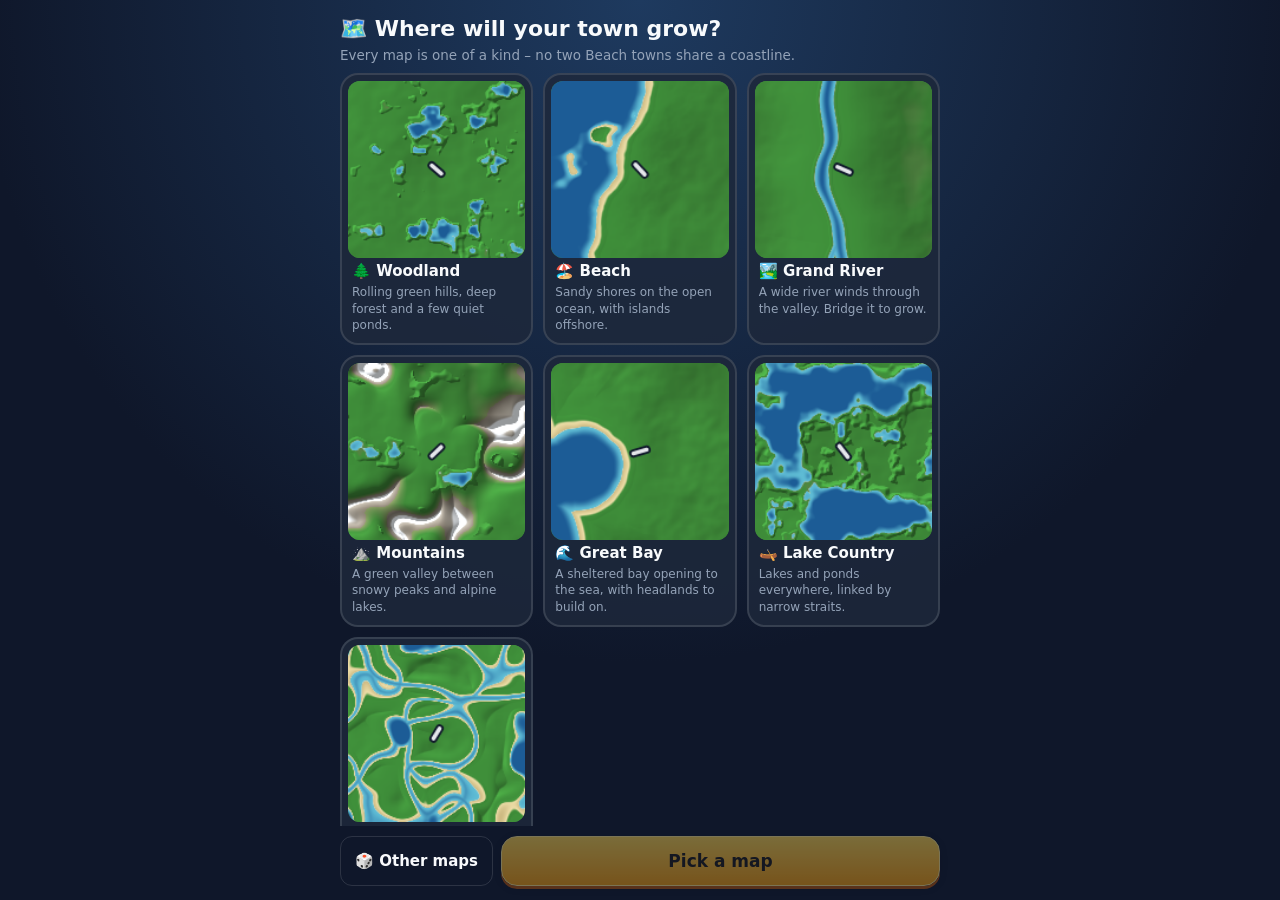
==== commit 32d6124b: "Keep the top bar chips from truncating (v0.14.1) Chip numbers switch to K at 1000 instead of 10000, " ====
--- a/index.html
+++ b/index.html
@@ -25,7 +25,7 @@
     <div class="chips">
       <div class="chip" title="Materials – build roads"><span>🧱</span><b id="matVal">0</b></div>
       <div class="chip" title="Coins"><span>💰</span><b id="coinVal">0</b></div>
-      <div class="chip" title="Population / housing"><span>👥</span><b id="popVal">0</b></div>
+      <div class="chip tappable" id="popChip" role="button" title="Population – the bar shows how full your homes are"><span>👥</span><b id="popVal">0</b></div>
       <div class="chip tappable" id="appealChip" role="button" title="Appeal – speeds up growth"><span>✨</span><b id="appealVal">1.0</b></div>
       <div class="chip tappable" id="safetyChip" role="button" title="Fire &amp; police coverage" hidden><span>🛡️</span><b>0%</b></div>
     </div>
--- a/css/game.css
+++ b/css/game.css
@@ -123,8 +123,23 @@
 .chip span { filter: drop-shadow(0 1px 1px rgba(0, 0, 0, 0.4)); }
 .chip b { overflow: hidden; text-overflow: ellipsis; }
 /* five chips (fire & police unlocked): squeeze a little */
-.chips:has(#safetyChip:not([hidden])) .chip { font-size: 13px; padding: 5px 3px; gap: 3px; }
+.chips:has(#safetyChip:not([hidden])) { gap: 4px; }
+.chips:has(#safetyChip:not([hidden])) .chip { font-size: 13px; padding: 5px 2px; gap: 2px; letter-spacing: -0.02em; }
+.chips:has(#safetyChip:not([hidden])) .chip span { font-size: 12px; }
+@media (max-width: 360px) {
+  #topbar { padding-left: 8px; padding-right: 8px; }
+  .chips:has(#safetyChip:not([hidden])) .chip { font-size: 12px; }
+  .chips:has(#safetyChip:not([hidden])) .chip span { font-size: 11px; }
+}
 .chip.bump { transform: scale(1.18); }
+/* 👥: a thin bar along the bottom shows how full the town's homes are */
+#popChip { position: relative; overflow: hidden; }
+#popChip::after {
+  content: ""; position: absolute; left: 0; bottom: 0; height: 3px;
+  width: calc(var(--fill, 0) * 100%);
+  background: #4ade80; transition: width 0.3s;
+}
+#popChip.full::after { background: #f59e0b; }
 .chip[hidden] { display: none; }
 #safetyChip.alert { box-shadow: 0 0 0 2px #ef4444; animation: alertPulse 1s ease-in-out infinite; }
 @keyframes alertPulse { 50% { background: rgba(127, 29, 29, 0.85); } }
@@ -348,6 +363,11 @@
 .row { display: flex; align-items: center; gap: 10px; }
 .row .grow { flex: 1; }
 .list { display: flex; flex-direction: column; gap: 8px; margin: 10px 0; }
+.dot.num { width: auto; min-width: 19px; height: 19px; top: -2px; right: 6px; padding: 0 5px; border-radius: 10px; font: 800 11px/19px var(--font, inherit); font-style: normal; color: #fff; text-align: center; }
+.build-pick { display: flex; gap: 8px; margin: 10px 0; }
+.build-pick button { flex: 1 1 0; min-width: 0; display: flex; flex-direction: column; align-items: center; gap: 2px; padding: 12px 6px; }
+.build-pick button span { font-size: 30px; line-height: 1.1; }
+.build-pick button small { font-weight: 600; opacity: 0.85; }
 .item-row { display: flex; align-items: center; gap: 12px; background: var(--surface); border: 1px solid var(--glass-border); border-radius: 14px; padding: 10px 12px; }
 .item-row .emoji { font-size: 30px; filter: drop-shadow(0 2px 3px rgba(0, 0, 0, 0.35)); }
 .item-row .grow { flex: 1; }
@@ -404,6 +424,15 @@
 .toggle-row input:checked + .switch::after { transform: translateX(20px); }
 .beta { display: inline-block; margin-left: 4px; padding: 1px 7px; border-radius: 99px; background: linear-gradient(135deg, #3b82f6, #8b5cf6); font-size: 10px; font-weight: 800; letter-spacing: 0.06em; text-transform: uppercase; vertical-align: 2px; }
 
+/* feedback */
+.fb-choices { display: flex; gap: 8px; margin: 8px 0 4px; }
+.fb-choice { flex: 1; padding: 12px 6px; font-size: 15px; border-radius: 14px; }
+.fb-choice.on { background: rgba(250, 204, 21, 0.2); border-color: #facc15; transform: translateY(-2px); }
+.fb-stars { display: flex; justify-content: center; gap: 6px; }
+.fb-stars button { background: none; border: none; box-shadow: none; padding: 2px 6px; font-size: 34px; color: #475569; line-height: 1; }
+.fb-stars button.on { color: #facc15; text-shadow: 0 2px 8px rgba(250, 204, 21, 0.45); }
+#fbText { font-family: var(--font); font-size: 15px; min-height: 96px; resize: vertical; }
+
 /* ---------- modal ---------- */
 #modalBackdrop {
   position: fixed; inset: 0;
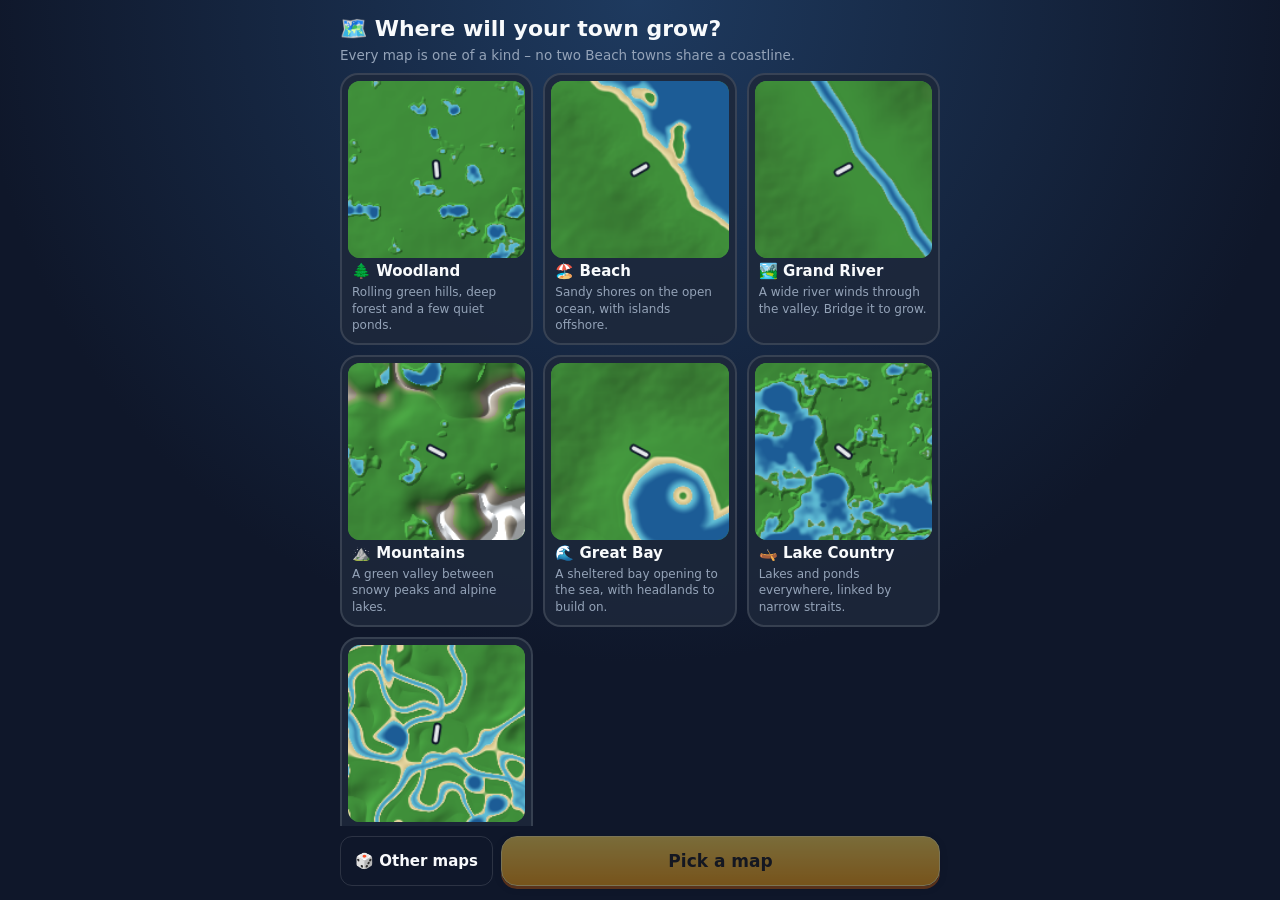
==== commit 6e0f0524: "Intersections with stop signs and lights; happiness from traffic (v0.16.0) Every road point where 3+" ====
--- a/index.html
+++ b/index.html
@@ -28,6 +28,7 @@
       <div class="chip tappable" id="popChip" role="button" title="Population – the bar shows how full your homes are"><span>👥</span><b id="popVal">0</b></div>
       <div class="chip tappable" id="appealChip" role="button" title="Appeal – speeds up growth"><span>✨</span><b id="appealVal">1.0</b></div>
       <div class="chip tappable" id="safetyChip" role="button" title="Fire &amp; police coverage" hidden><span>🛡️</span><b>0%</b></div>
+      <div class="chip tappable" id="happyChip" role="button" title="Happiness – traffic and more" hidden><span>😊</span><b>100%</b></div>
     </div>
     <div id="roadBar" class="road-bar"><div class="fill"></div><span class="label"></span></div>
   </header>
--- a/css/game.css
+++ b/css/game.css
@@ -122,14 +122,20 @@
 }
 .chip span { filter: drop-shadow(0 1px 1px rgba(0, 0, 0, 0.4)); }
 .chip b { overflow: hidden; text-overflow: ellipsis; }
-/* five chips (fire & police unlocked): squeeze a little */
-.chips:has(#safetyChip:not([hidden])) { gap: 4px; }
-.chips:has(#safetyChip:not([hidden])) .chip { font-size: 13px; padding: 5px 2px; gap: 2px; letter-spacing: -0.02em; }
-.chips:has(#safetyChip:not([hidden])) .chip span { font-size: 12px; }
+/* five or six chips (😊 happiness, fire & police): squeeze a little */
+.chips:has(#safetyChip:not([hidden])), .chips:has(#happyChip:not([hidden])) { gap: 4px; }
+.chips:has(#safetyChip:not([hidden])) .chip, .chips:has(#happyChip:not([hidden])) .chip { font-size: 13px; padding: 5px 2px; gap: 2px; letter-spacing: -0.02em; }
+.chips:has(#safetyChip:not([hidden])) .chip span, .chips:has(#happyChip:not([hidden])) .chip span { font-size: 12px; }
+/* all six: smaller still */
+.chips:has(#safetyChip:not([hidden])):has(#happyChip:not([hidden])) { gap: 3px; }
+.chips:has(#safetyChip:not([hidden])):has(#happyChip:not([hidden])) .chip { font-size: 12px; gap: 1px; }
+.chips:has(#safetyChip:not([hidden])):has(#happyChip:not([hidden])) .chip span { font-size: 11px; }
 @media (max-width: 360px) {
   #topbar { padding-left: 8px; padding-right: 8px; }
-  .chips:has(#safetyChip:not([hidden])) .chip { font-size: 12px; }
-  .chips:has(#safetyChip:not([hidden])) .chip span { font-size: 11px; }
+  .chips:has(#safetyChip:not([hidden])) .chip, .chips:has(#happyChip:not([hidden])) .chip { font-size: 12px; }
+  .chips:has(#safetyChip:not([hidden])) .chip span, .chips:has(#happyChip:not([hidden])) .chip span { font-size: 11px; }
+  .chips:has(#safetyChip:not([hidden])):has(#happyChip:not([hidden])) .chip { font-size: 11px; }
+  .chips:has(#safetyChip:not([hidden])):has(#happyChip:not([hidden])) .chip span { font-size: 10px; }
 }
 .chip.bump { transform: scale(1.18); }
 /* 👥: a thin bar along the bottom shows how full the town's homes are */
@@ -141,7 +147,7 @@
 }
 #popChip.full::after { background: #f59e0b; }
 .chip[hidden] { display: none; }
-#safetyChip.alert { box-shadow: 0 0 0 2px #ef4444; animation: alertPulse 1s ease-in-out infinite; }
+#safetyChip.alert, #happyChip.alert { box-shadow: 0 0 0 2px #ef4444; animation: alertPulse 1s ease-in-out infinite; }
 @keyframes alertPulse { 50% { background: rgba(127, 29, 29, 0.85); } }
 .card.incident { border-color: #ef4444; background: rgba(127, 29, 29, 0.25); }
 .road-bar {
